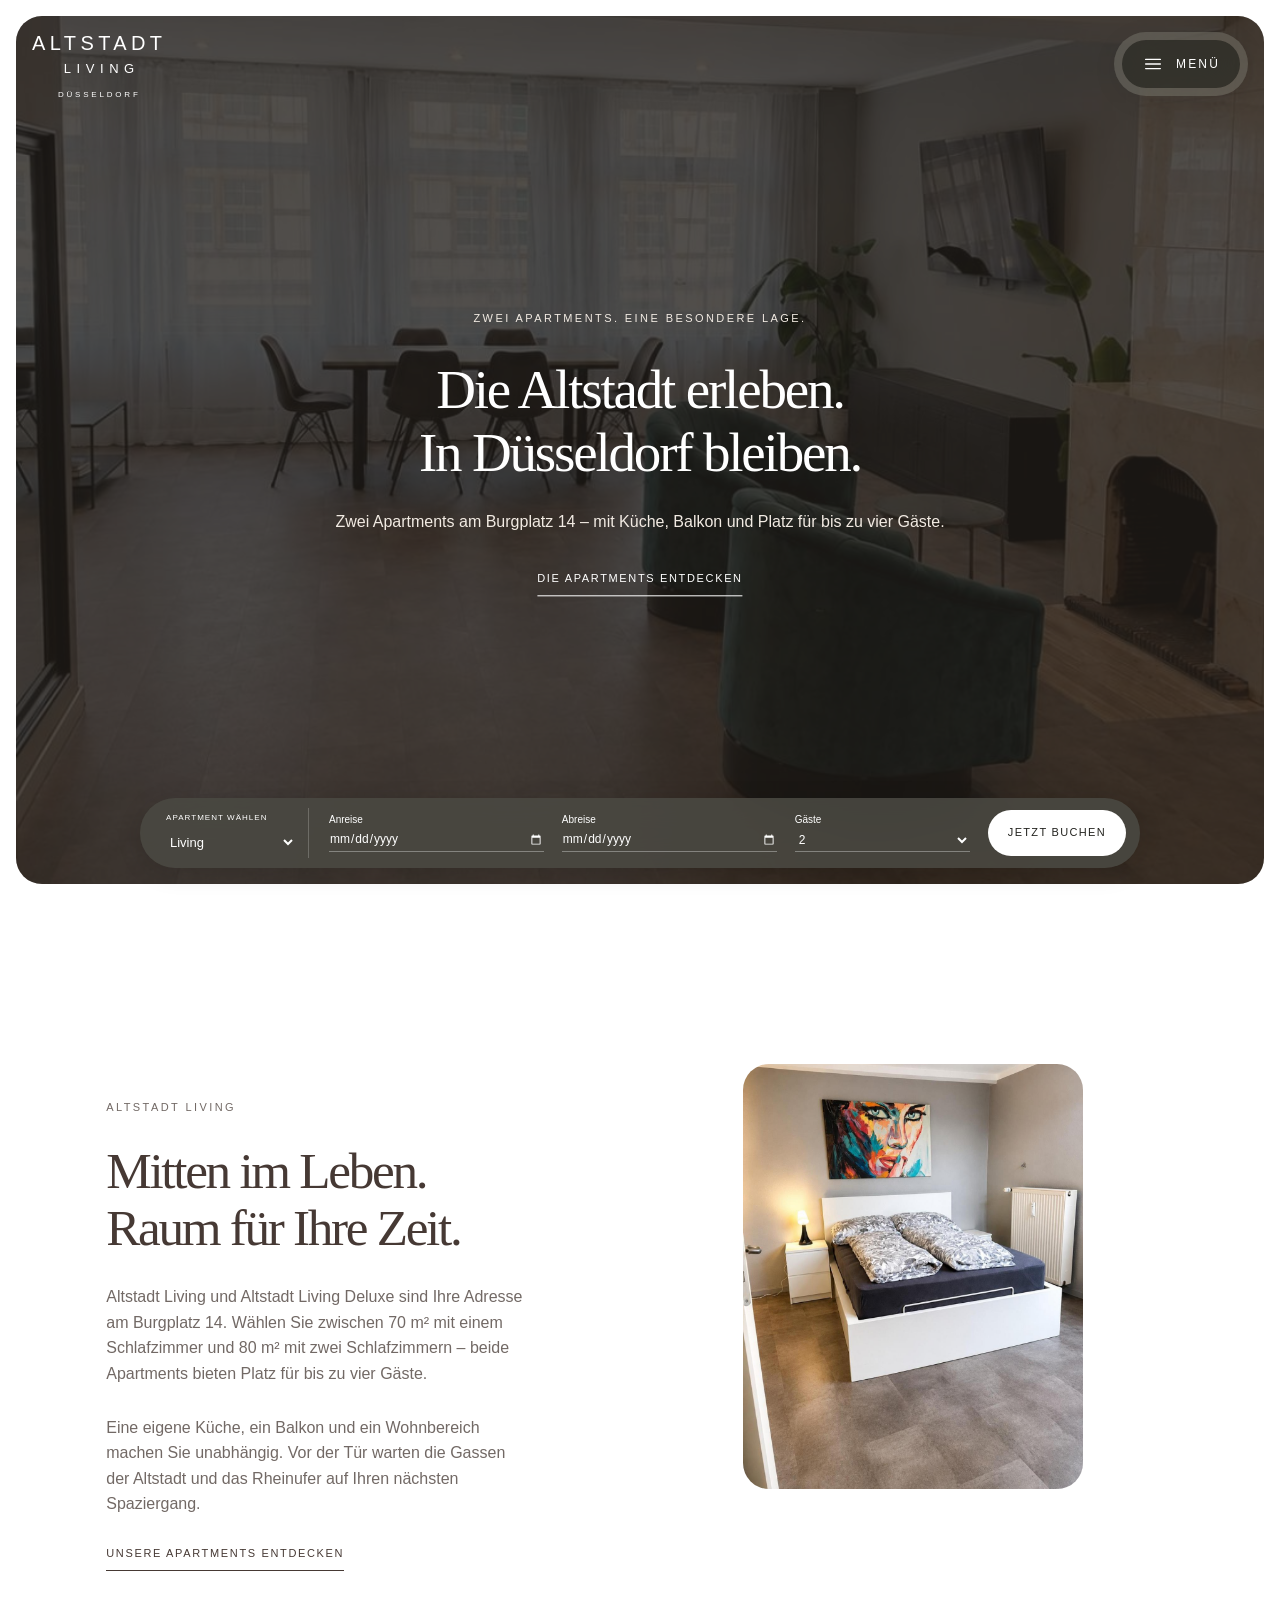
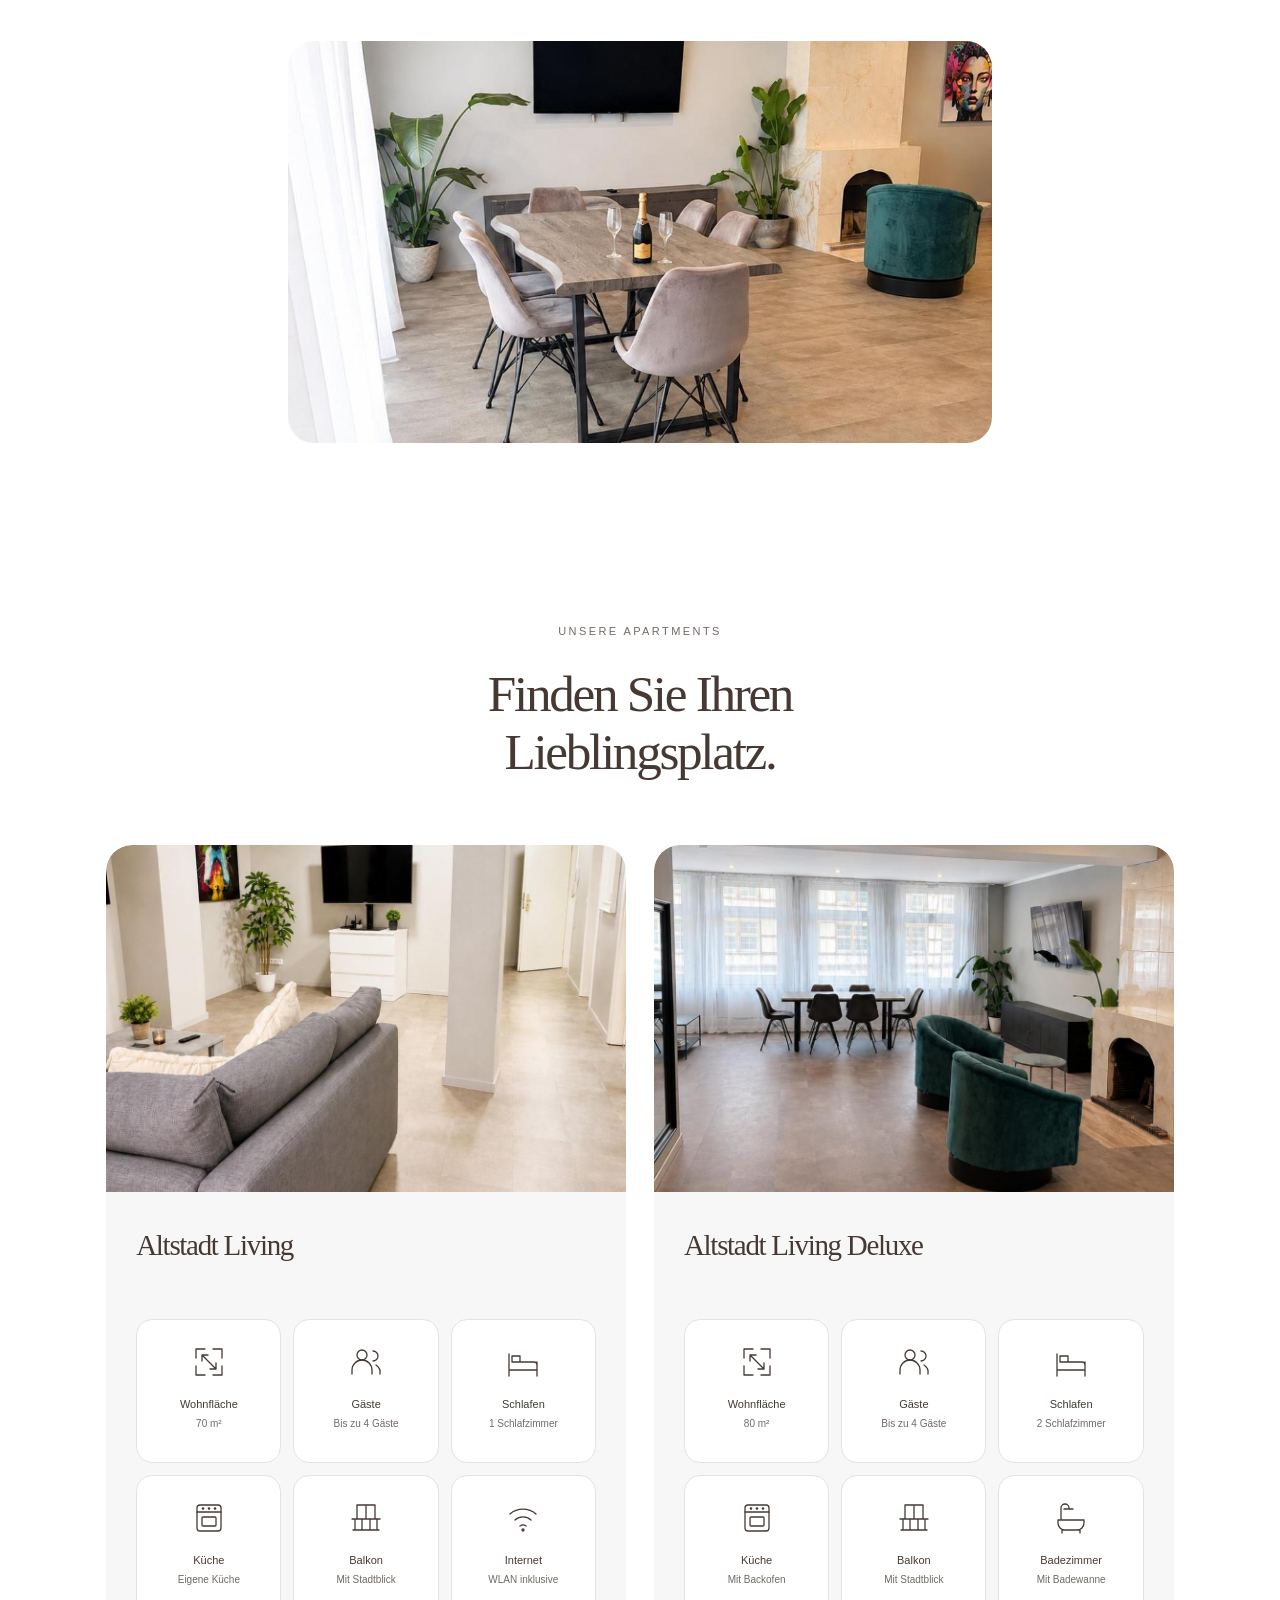
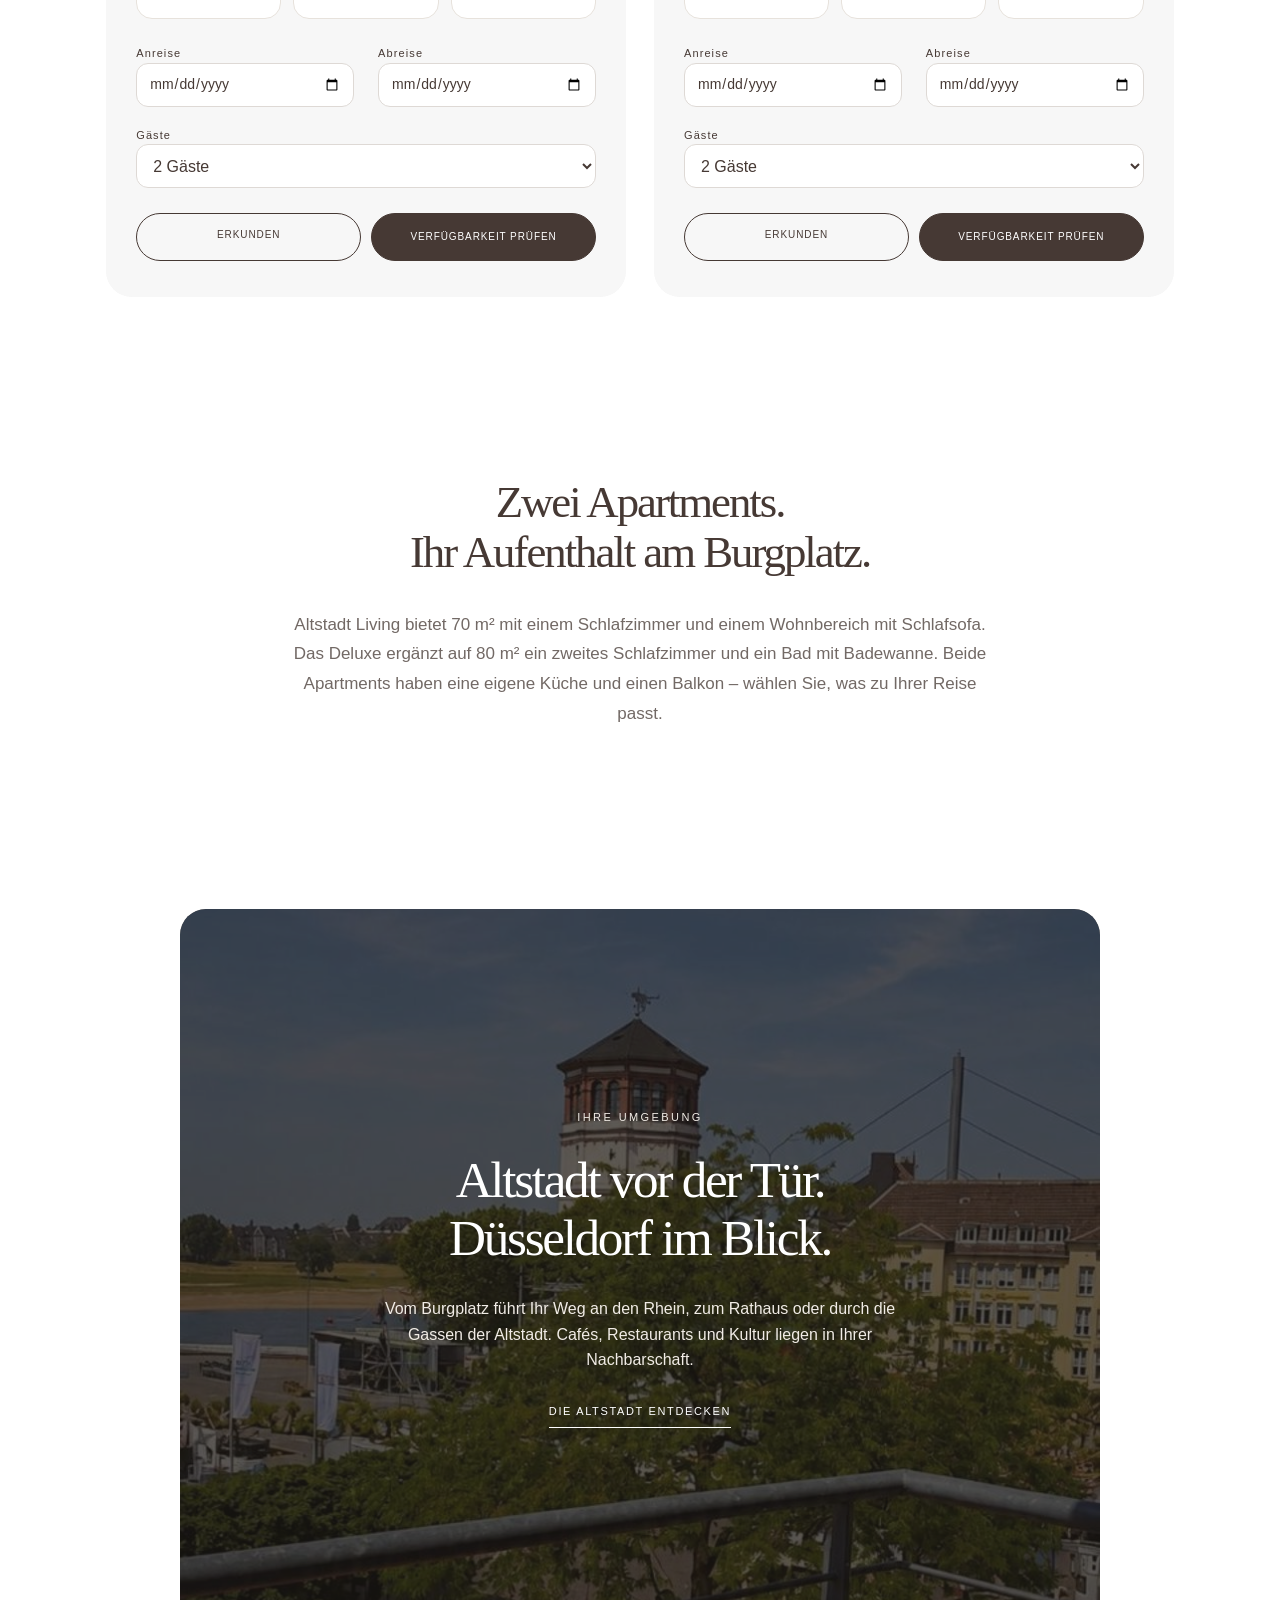
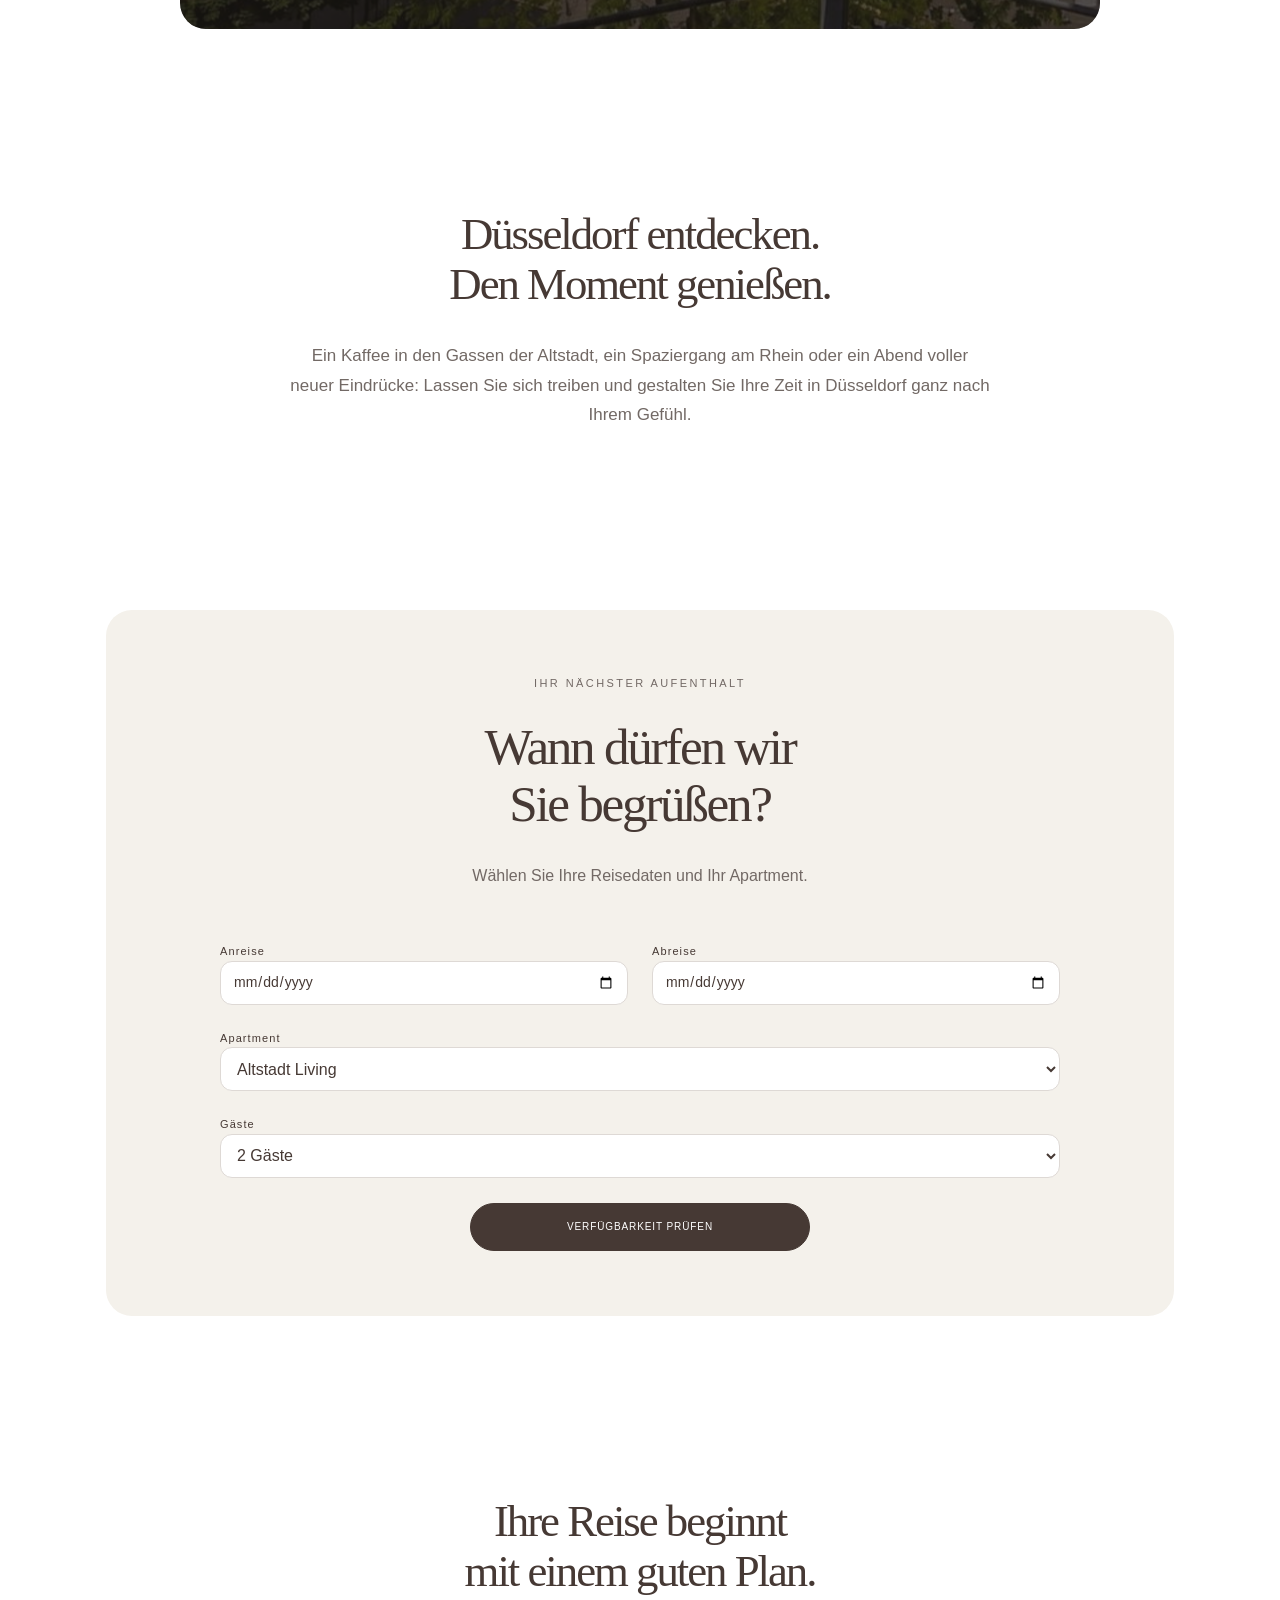
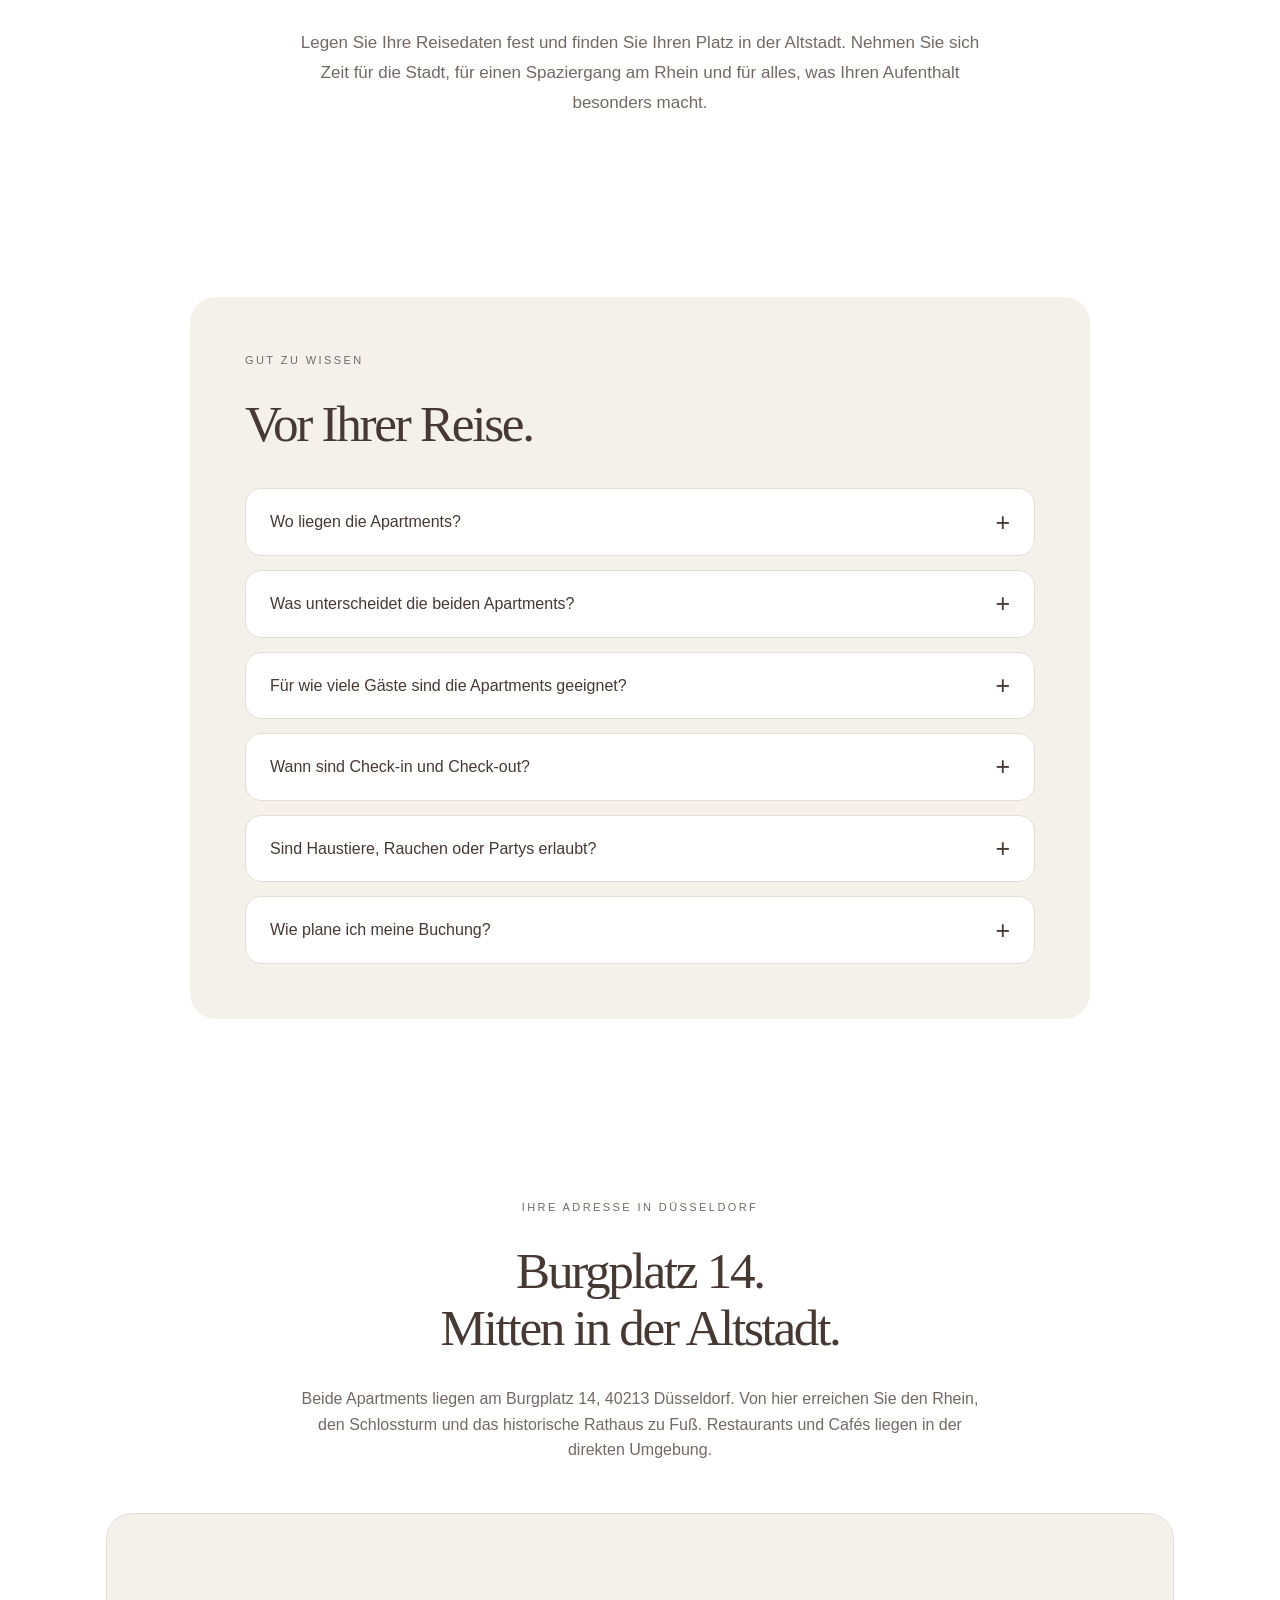
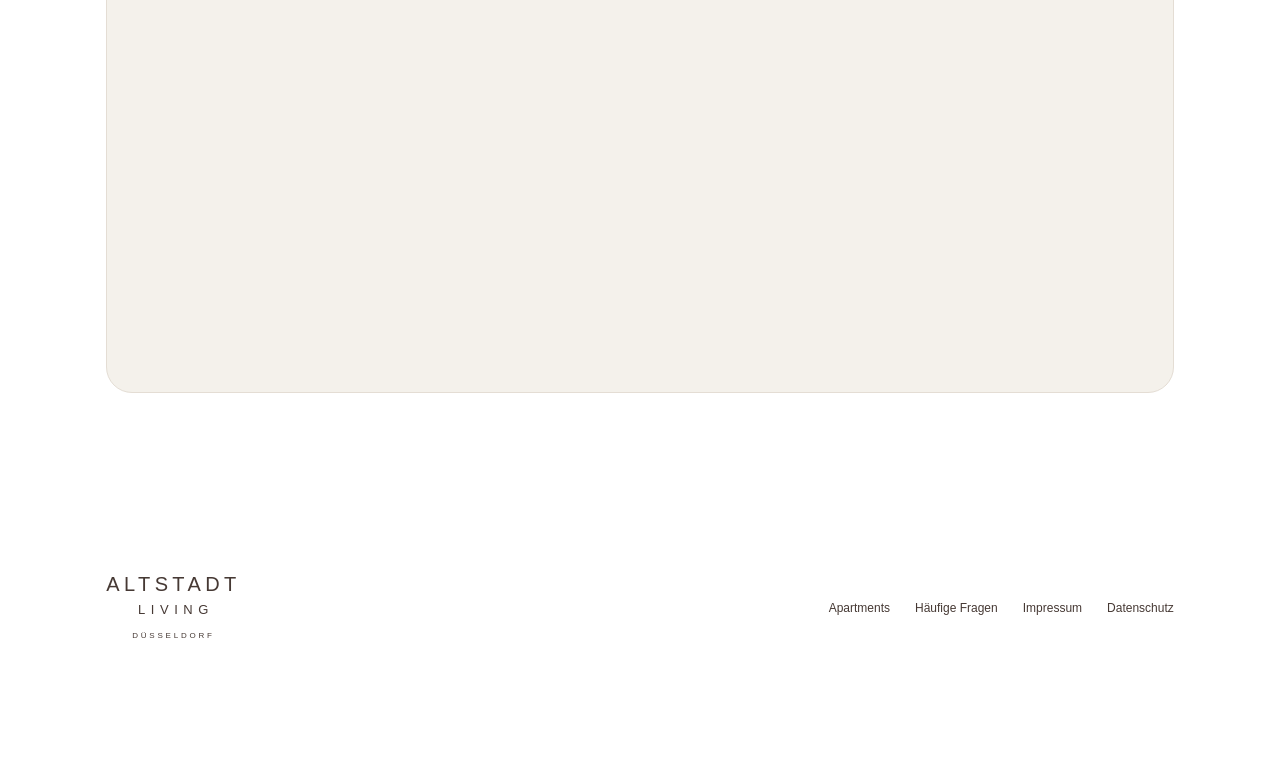
==== public/index.html @ e89dce87 "Add apartment website, Smoobu booking flow and Vercel configuration" ====
<!doctype html>
<html lang="de"><head><meta charset="utf-8"><meta name="viewport" content="width=device-width,initial-scale=1"><meta name="description" content="Altstadt Living und Altstadt Living Deluxe: zwei Apartments mit 70 und 80 m² für jeweils bis zu 4 Gäste am Burgplatz 14 in Düsseldorf. Mit Küche und Balkon."><meta name="theme-color" content="#463934"><title>Altstadt Living · Düsseldorf</title><link rel="stylesheet" href="style.css"><script src="config.js" defer></script><script src="apartments.js" defer></script><script src="app.js" defer></script></head><body>
<a class="skip" href="#main">Zum Inhalt</a><header><a class="brand" href="index.html" aria-label="Altstadt Living – Startseite"><span class="brand-wordmark">ALTSTADT<span>LIVING</span></span><small>DÜSSELDORF</small></a><button class="header-menu" id="menu-open" aria-haspopup="dialog" aria-controls="menu"><svg class="menu-icon" viewbox="0 0 24 24" fill="none" aria-hidden="true"><path d="M4 7h16M4 12h16M4 17h16" stroke="currentColor" stroke-width="1.5" stroke-linecap="round"></path></svg>MENÜ</button></header>
<main id="main"><section class="hero" id="start"><div class="hero-image"><img src="images/altstadt-living-deluxe/03.jpg" alt="Wohn- und Essbereich – Altstadt Living Deluxe" fetchpriority="high"></div><div class="hero-copy"><p class="eyebrow">Zwei Apartments. Eine besondere Lage.</p><h1>Die Altstadt erleben.<br>In Düsseldorf bleiben.</h1><p>Zwei Apartments am Burgplatz 14 – mit Küche, Balkon und Platz für bis zu vier Gäste.</p><a class="line-link" href="#apartments">Die Apartments entdecken</a></div><span class="hero-number">01 / 02</span></section>
<section class="location-story wrap"><article class="land-story"><div class="story-copy"><p class="eyebrow">Altstadt Living</p><h2>Mitten im Leben.<br>Raum für Ihre Zeit.</h2><p>Altstadt Living und Altstadt Living Deluxe sind Ihre Adresse am Burgplatz 14. Wählen Sie zwischen 70 m² mit einem Schlafzimmer und 80 m² mit zwei Schlafzimmern – beide Apartments bieten Platz für bis zu vier Gäste.</p><p>Eine eigene Küche, ein Balkon und ein Wohnbereich machen Sie unabhängig. Vor der Tür warten die Gassen der Altstadt und das Rheinufer auf Ihren nächsten Spaziergang.</p><a class="line-link" href="#apartments">Unsere Apartments entdecken</a></div><figure class="story-small"><img src="images/altstadt-living/06.jpg" alt="Doppelbett im Schlafbereich – Altstadt Living" loading="lazy"></figure><figure class="story-landscape"><img src="images/altstadt-living-deluxe/04.jpg" alt="Essplatz und Wohnbereich – Altstadt Living Deluxe" loading="lazy"></figure></article></section><section id="apartments" class="apartments wrap"><div class="section-intro centered"><p class="eyebrow">Unsere Apartments</p><h2>Finden Sie Ihren<br>Lieblingsplatz.</h2></div><div class="cards"><article class="room-list-card"><a class="room-list-image" href="apartment-1.html"><img src="images/altstadt-living/04.jpg" alt="Wohnbereich mit Sofa und Flachbild-TV – Altstadt Living" loading="lazy"></a><div class="room-list-copy"><h3>Altstadt Living</h3><ul class="room-facts icon-facts"><li><div class="fact-icon-box"><svg viewbox="0 0 36 36" fill="none" stroke="currentColor" stroke-width="1.3" stroke-linecap="round" stroke-linejoin="round" aria-hidden="true"><path d="M5 14V5h9m8 0h9v9m0 8v9h-9m-8 0H5v-9M11 11l14 14M11 17v-6h6m2 14h6v-6"></path></svg></div><span><strong>Wohnfläche</strong><small>70 m²</small></span></li><li><div class="fact-icon-box"><svg viewbox="0 0 36 36" fill="none" stroke="currentColor" stroke-width="1.3" stroke-linecap="round" stroke-linejoin="round" aria-hidden="true"><circle cx="14" cy="11" r="5"></circle><path d="M4 30v-4a10 10 0 0 1 20 0v4M25 7a5 5 0 0 1 0 10m3 4a9 9 0 0 1 4 9"></path></svg></div><span><strong>Gäste</strong><small>Bis zu 4 Gäste</small></span></li><li><div class="fact-icon-box"><svg viewbox="0 0 36 36" fill="none" stroke="currentColor" stroke-width="1.3" stroke-linecap="round" stroke-linejoin="round" aria-hidden="true"><path d="M4 10v22m28-14v14M4 26h28M7 18h22a3 3 0 0 1 3 3v5M7 12h8v6H7Z"></path></svg></div><span><strong>Schlafen</strong><small>1 Schlafzimmer</small></span></li><li><div class="fact-icon-box"><svg viewbox="0 0 36 36" fill="none" stroke="currentColor" stroke-width="1.3" stroke-linecap="round" stroke-linejoin="round" aria-hidden="true"><rect x="6" y="5" width="24" height="26" rx="3"></rect><path d="M6 12h24"></path><rect x="11" y="17" width="14" height="9" rx="1"></rect><circle cx="12" cy="8.5" r=".7"></circle><circle cx="18" cy="8.5" r=".7"></circle><circle cx="24" cy="8.5" r=".7"></circle></svg></div><span><strong>Küche</strong><small>Eigene Küche</small></span></li><li><div class="fact-icon-box"><svg viewbox="0 0 36 36" fill="none" stroke="currentColor" stroke-width="1.3" stroke-linecap="round" stroke-linejoin="round" aria-hidden="true"><path d="M9 18V5h18v13M18 5v13M4 19h28M5 30h26M7 19v11m7-11v11m8-11v11m7-11v11"></path></svg></div><span><strong>Balkon</strong><small>Mit Stadtblick</small></span></li><li><div class="fact-icon-box"><svg viewbox="0 0 36 36" fill="none" stroke="currentColor" stroke-width="1.3" stroke-linecap="round" stroke-linejoin="round" aria-hidden="true"><path d="M5 14a20 20 0 0 1 26 0M10 20a12 12 0 0 1 16 0M15 26a5 5 0 0 1 6 0"></path><circle cx="18" cy="30" r="1"></circle></svg></div><span><strong>Internet</strong><small>WLAN inklusive</small></span></li></ul><form class="stay-form" data-apartment="apartment1"><div class="date-fields"><label for="1-arrival">Anreise<input id="1-arrival" name="arrival" type="date" required></label><label for="1-departure">Abreise<input id="1-departure" name="departure" type="date" required></label></div><label class="guest-field" for="guests-1">Gäste<select id="guests-1" name="guests" required><option value="1">1 Gast</option><option value="2" selected>2 Gäste</option><option value="3">3 Gäste</option><option value="4">4 Gäste</option></select></label><div class="room-actions"><a class="outline" href="apartment-1.html">ERKUNDEN</a><button class="solid" type="submit">VERFÜGBARKEIT PRÜFEN</button></div><p class="form-status" role="status"></p></form></div></article><article class="room-list-card"><a class="room-list-image" href="apartment-2.html"><img src="images/altstadt-living-deluxe/03.jpg" alt="Wohn- und Essbereich – Altstadt Living Deluxe" loading="lazy"></a><div class="room-list-copy"><h3>Altstadt Living Deluxe</h3><ul class="room-facts icon-facts"><li><div class="fact-icon-box"><svg viewbox="0 0 36 36" fill="none" stroke="currentColor" stroke-width="1.3" stroke-linecap="round" stroke-linejoin="round" aria-hidden="true"><path d="M5 14V5h9m8 0h9v9m0 8v9h-9m-8 0H5v-9M11 11l14 14M11 17v-6h6m2 14h6v-6"></path></svg></div><span><strong>Wohnfläche</strong><small>80 m²</small></span></li><li><div class="fact-icon-box"><svg viewbox="0 0 36 36" fill="none" stroke="currentColor" stroke-width="1.3" stroke-linecap="round" stroke-linejoin="round" aria-hidden="true"><circle cx="14" cy="11" r="5"></circle><path d="M4 30v-4a10 10 0 0 1 20 0v4M25 7a5 5 0 0 1 0 10m3 4a9 9 0 0 1 4 9"></path></svg></div><span><strong>Gäste</strong><small>Bis zu 4 Gäste</small></span></li><li><div class="fact-icon-box"><svg viewbox="0 0 36 36" fill="none" stroke="currentColor" stroke-width="1.3" stroke-linecap="round" stroke-linejoin="round" aria-hidden="true"><path d="M4 10v22m28-14v14M4 26h28M7 18h22a3 3 0 0 1 3 3v5M7 12h8v6H7Z"></path></svg></div><span><strong>Schlafen</strong><small>2 Schlafzimmer</small></span></li><li><div class="fact-icon-box"><svg viewbox="0 0 36 36" fill="none" stroke="currentColor" stroke-width="1.3" stroke-linecap="round" stroke-linejoin="round" aria-hidden="true"><rect x="6" y="5" width="24" height="26" rx="3"></rect><path d="M6 12h24"></path><rect x="11" y="17" width="14" height="9" rx="1"></rect><circle cx="12" cy="8.5" r=".7"></circle><circle cx="18" cy="8.5" r=".7"></circle><circle cx="24" cy="8.5" r=".7"></circle></svg></div><span><strong>Küche</strong><small>Mit Backofen</small></span></li><li><div class="fact-icon-box"><svg viewbox="0 0 36 36" fill="none" stroke="currentColor" stroke-width="1.3" stroke-linecap="round" stroke-linejoin="round" aria-hidden="true"><path d="M9 18V5h18v13M18 5v13M4 19h28M5 30h26M7 19v11m7-11v11m8-11v11m7-11v11"></path></svg></div><span><strong>Balkon</strong><small>Mit Stadtblick</small></span></li><li><div class="fact-icon-box"><svg viewbox="0 0 36 36" fill="none" stroke="currentColor" stroke-width="1.3" stroke-linecap="round" stroke-linejoin="round" aria-hidden="true"><path d="M5 20h26v3a7 7 0 0 1-7 7H12a7 7 0 0 1-7-7v-3ZM8 20V8a4 4 0 0 1 8 0M11 9h9M9 30v3m18-3v3"></path></svg></div><span><strong>Badezimmer</strong><small>Mit Badewanne</small></span></li></ul><form class="stay-form" data-apartment="apartment2"><div class="date-fields"><label for="2-arrival">Anreise<input id="2-arrival" name="arrival" type="date" required></label><label for="2-departure">Abreise<input id="2-departure" name="departure" type="date" required></label></div><label class="guest-field" for="guests-2">Gäste<select id="guests-2" name="guests" required><option value="1">1 Gast</option><option value="2" selected>2 Gäste</option><option value="3">3 Gäste</option><option value="4">4 Gäste</option></select></label><div class="room-actions"><a class="outline" href="apartment-2.html">ERKUNDEN</a><button class="solid" type="submit">VERFÜGBARKEIT PRÜFEN</button></div><p class="form-status" role="status"></p></form></div></article></div></section><section class="text-story wrap "><h2>Zwei Apartments.<br>Ihr Aufenthalt am Burgplatz.</h2><p>Altstadt Living bietet 70 m² mit einem Schlafzimmer und einem Wohnbereich mit Schlafsofa. Das Deluxe ergänzt auf 80 m² ein zweites Schlafzimmer und ein Bad mit Badewanne. Beide Apartments haben eine eigene Küche und einen Balkon – wählen Sie, was zu Ihrer Reise passt.</p></section><section class="city image-banner"><figure class="city-photo"><img src="images/altstadt-living/02.jpg" alt="Blick vom Balkon auf die Düsseldorfer Altstadt – Altstadt Living" loading="lazy"></figure><div class="city-copy"><p class="eyebrow">Ihre Umgebung</p><h2>Altstadt vor der Tür.<br>Düsseldorf im Blick.</h2><p>Vom Burgplatz führt Ihr Weg an den Rhein, zum Rathaus oder durch die Gassen der Altstadt. Cafés, Restaurants und Kultur liegen in Ihrer Nachbarschaft.</p><a class="line-link" href="https://www.google.com/maps/search/?api=1&amp;query=Burgplatz+14%2C+40213+D%C3%BCsseldorf%2C+Deutschland" target="_blank" rel="noopener noreferrer">Die Altstadt entdecken</a></div></section><section class="text-story wrap surroundings-story"><h2>Düsseldorf entdecken.<br>Den Moment genießen.</h2><p>Ein Kaffee in den Gassen der Altstadt, ein Spaziergang am Rhein oder ein Abend voller neuer Eindrücke: Lassen Sie sich treiben und gestalten Sie Ihre Zeit in Düsseldorf ganz nach Ihrem Gefühl.</p></section><section id="buchen" class="booking wrap"><p class="eyebrow">Ihr nächster Aufenthalt</p><h2>Wann dürfen wir<br>Sie begrüßen?</h2><p class="lead">Wählen Sie Ihre Reisedaten und Ihr Apartment.</p><form class="stay-form" data-apartment=""><div class="date-fields"><label for="arrival">Anreise<input id="arrival" name="arrival" type="date" required></label><label for="departure">Abreise<input id="departure" name="departure" type="date" required></label></div><label for="apartment">Apartment<select name="apartment" id="apartment"><option value="apartment1">Altstadt Living</option><option value="apartment2">Altstadt Living Deluxe</option></select></label><label class="guest-field" for="guests-3">Gäste<select id="guests-3" name="guests" required><option value="1">1 Gast</option><option value="2" selected>2 Gäste</option><option value="3">3 Gäste</option><option value="4">4 Gäste</option></select></label><div class="room-actions"><button class="solid" type="submit">VERFÜGBARKEIT PRÜFEN</button></div><p class="form-status" role="status"></p></form></section>
<section class="text-story wrap "><h2>Ihre Reise beginnt<br>mit einem guten Plan.</h2><p>Legen Sie Ihre Reisedaten fest und finden Sie Ihren Platz in der Altstadt. Nehmen Sie sich Zeit für die Stadt, für einen Spaziergang am Rhein und für alles, was Ihren Aufenthalt besonders macht.</p></section><section class="faq wrap" id="fragen"><p class="eyebrow">Gut zu wissen</p><h2>Vor Ihrer Reise.</h2><details><summary>Wo liegen die Apartments?</summary><p>Altstadt Living und Altstadt Living Deluxe liegen am Burgplatz 14, 40213 Düsseldorf. Der Burgplatz, die Rheinpromenade und das historische Rathaus prägen die direkte Umgebung.</p></details><details><summary>Was unterscheidet die beiden Apartments?</summary><p>Altstadt Living bietet 70 m², ein Schlafzimmer, einen Wohnbereich mit Schlafsofa, ein Duschbad und kostenfreies WLAN. Altstadt Living Deluxe bietet 80 m², zwei Schlafzimmer, eine Küche mit Backofen und ein Bad mit Badewanne. Beide haben einen Balkon und eine Waschmaschine.</p></details><details><summary>Für wie viele Gäste sind die Apartments geeignet?</summary><p>Jedes Apartment ist für bis zu vier Gäste vorgesehen. Kinder sind im Deluxe willkommen; bei Altstadt Living sind laut aktuellem Inserat keine Aufenthalte mit Kindern vorgesehen. Baby- und Zustellbetten werden nicht angeboten.</p></details><details><summary>Wann sind Check-in und Check-out?</summary><p>Altstadt Living: Check-in von 15:00 bis 22:00 Uhr. Altstadt Living Deluxe: Check-in von 15:00 bis 18:00 Uhr. Der Check-out ist bei beiden Apartments von 08:00 bis 12:00 Uhr möglich. Bitte teilen Sie Ihre geplante Ankunftszeit vorab mit.</p></details><details><summary>Sind Haustiere, Rauchen oder Partys erlaubt?</summary><p>Beide Apartments sind Nichtraucherunterkünfte. Haustiere und Partys oder Veranstaltungen sind nicht gestattet.</p></details><details><summary>Wie plane ich meine Buchung?</summary><p>Wählen Sie Ihr Apartment, die Reisedaten und die Gästezahl. Die Buchungsübersicht fasst Ihre Auswahl zusammen. Preise sowie Zahlungs- und Stornierungsbedingungen müssen vor dem verbindlichen Abschluss im Buchungsformular bestätigt werden.</p></details></section>
<section class="location-map wrap home-map"><div class="map-intro"><p class="eyebrow">Ihre Adresse in Düsseldorf</p><h2>Burgplatz 14.<br>Mitten in der Altstadt.</h2><p>Beide Apartments liegen am Burgplatz 14, 40213 Düsseldorf. Von hier erreichen Sie den Rhein, den Schlossturm und das historische Rathaus zu Fuß. Restaurants und Cafés liegen in der direkten Umgebung.</p></div><div class="map-frame"><iframe title="Google Maps: Burgplatz 14, 40213 Düsseldorf" src="https://www.google.com/maps?q=Burgplatz+14%2C+40213+D%C3%BCsseldorf%2C+Deutschland&amp;z=17&amp;output=embed" width="100%" height="480" style="border:0" loading="lazy" referrerpolicy="no-referrer-when-downgrade" allowfullscreen></iframe></div></section></main>
<footer class="wrap"><a class="brand" href="index.html" aria-label="Altstadt Living – Startseite"><span class="brand-wordmark">ALTSTADT<span>LIVING</span></span><small>DÜSSELDORF</small></a><nav><a href="#apartments">Apartments</a><a href="#fragen">Häufige Fragen</a><button data-legal="impressum">Impressum</button><button data-legal="datenschutz">Datenschutz</button></nav></footer>
<nav class="dock floating-dock room-booking-dock" aria-label="Buchung und Menü"><label class="dock-apartment-choice" for="quick-apartment"><span>APARTMENT WÄHLEN</span><select id="quick-apartment" aria-label="Apartment auswählen"><option value="apartment-1.html" selected>Living</option><option value="apartment-2.html">Living Deluxe</option></select></label><form class="stay-form dock-booking" data-apartment="apartment1"><div class="date-fields"><label for="dock-arrival">Anreise<input id="dock-arrival" name="arrival" type="date" required></label><label for="dock-departure">Abreise<input id="dock-departure" name="departure" type="date" required></label></div><label class="guest-field dock-guest-field" for="dock-guests">Gäste<select id="dock-guests" name="guests"><option value="1">1</option><option value="2" selected>2</option><option value="3">3</option><option value="4">4</option></select></label><button class="dock-submit dock-desktop" type="submit"><span>JETZT BUCHEN</span></button><a class="dock-submit dock-mobile" href="apartment-1.html#buchen">JETZT BUCHEN</a><p class="form-status" role="status"></p></form></nav>
<dialog id="menu" class="menu-dialog" aria-label="Seitennavigation"><button class="close" aria-label="Menü schließen">×</button><p class="eyebrow">Altstadt Living</p><div class="menu-content"><nav aria-label="Hauptnavigation"><a href="#start">Willkommen</a><a href="index.html#apartments">Die Apartments</a></nav><div class="menu-apartments"><a class="menu-apartment" href="apartment-1.html"><img src="images/altstadt-living/04.jpg" alt="Wohnbereich mit Sofa und Flachbild-TV – Altstadt Living" loading="lazy"><span>Altstadt Living <span aria-hidden="true">↗</span></span></a><a class="menu-apartment" href="apartment-2.html"><img src="images/altstadt-living-deluxe/03.jpg" alt="Wohn- und Essbereich – Altstadt Living Deluxe" loading="lazy"><span>Altstadt Living Deluxe <span aria-hidden="true">↗</span></span></a></div><nav aria-label="Aufenthalt und Informationen"><a href="#buchen">Aufenthalt planen</a><a href="#fragen">Gut zu wissen</a></nav><div class="menu-contacts"><p class="eyebrow">Kontakt</p><a class="menu-contact" data-contact="phone" aria-disabled="true"><svg viewbox="0 0 24 24" fill="none" stroke="currentColor" stroke-width="1.5" stroke-linecap="round" stroke-linejoin="round" aria-hidden="true"><path d="M21 16.9v3a2 2 0 0 1-2.2 2A19.8 19.8 0 0 1 2.1 5.2 2 2 0 0 1 4.1 3h3a2 2 0 0 1 2 1.7c.1 1 .4 1.9.7 2.8a2 2 0 0 1-.5 2.1L8 10.9a16 16 0 0 0 5.1 5.1l1.3-1.3a2 2 0 0 1 2.1-.5c.9.3 1.8.6 2.8.7a2 2 0 0 1 1.7 2Z"></path></svg><span><strong>Telefon</strong><small data-contact-value>Telefonnummer folgt</small></span></a><a class="menu-contact" data-contact="email" aria-disabled="true"><svg viewbox="0 0 24 24" fill="none" stroke="currentColor" stroke-width="1.5" stroke-linecap="round" stroke-linejoin="round" aria-hidden="true"><rect x="3" y="5" width="18" height="14" rx="3"></rect><path d="m3 7 9 6 9-6"></path></svg><span><strong>E-Mail</strong><small data-contact-value>E-Mail-Adresse folgt</small></span></a></div></div></dialog>

<dialog id="legal"><button class="close" aria-label="Fenster schließen">×</button><h2 id="legal-title"></h2><p id="legal-copy"></p></dialog></body></html>
---- public/style.css ----
:root{--ink:#463934;--muted:#726965;--line:#ded9d5;--paper:#fff;--cream:#f4f1eb}*{box-sizing:border-box}html{scroll-behavior:smooth;scroll-padding-top:30px}body{margin:0;background:var(--paper);color:var(--ink);font:16px/1.6 Arial,Helvetica,sans-serif}a{color:inherit;text-decoration:none}button,input,select{font:inherit;color:inherit}button{cursor:pointer}button,a,input,select{touch-action:manipulation}button:focus-visible,a:focus-visible,input:focus-visible,select:focus-visible{outline:2px solid #80694f;outline-offset:5px}h1,h2,h3,p{margin:0}h1,h2,h3{font-family:Georgia,'Times New Roman',serif;font-weight:400;letter-spacing:-.045em}h2{font-size:clamp(36px,4vw,62px);line-height:1.12}h3{font-size:29px}p{color:var(--muted)}.wrap{width:83.4%;max-width:1440px;margin:auto}.eyebrow{font-size:11px;letter-spacing:.22em;text-transform:uppercase;margin-bottom:25px}.line-link{display:inline-block;background:none;border:0;border-bottom:1px solid;padding:0 0 7px;font-size:11px;letter-spacing:.15em;text-transform:uppercase}.skip{position:fixed;top:8px;left:8px;padding:12px;background:white;z-index:100;transform:translateY(-150%)}.skip:focus{transform:none}header{position:absolute;top:34px;left:8.3%;right:8.3%;z-index:2;display:flex;justify-content:space-between;align-items:center;color:white}.brand{display:flex;flex-direction:column;align-items:center;font:46px/.9 Georgia,serif;letter-spacing:-.08em}.brand span{font:19px/1.4 Georgia,serif;letter-spacing:-.02em;margin-top:10px}.brand small{font:8px/2 Arial,sans-serif;letter-spacing:.32em}.header-book{font-size:12px;border-bottom:1px solid #ffffff70;padding-bottom:6px}.hero{position:relative;min-height:720px;height:95svh;background:#615348;color:white;overflow:hidden}.hero-art{position:absolute;inset:0;background:linear-gradient(130deg,#54483f,#887260 60%,#bca28b);overflow:hidden}.arch{position:absolute;bottom:14%;height:85%;width:32%;border:1px solid #eadfce30;border-radius:48% 48% 0 0;background:linear-gradient(90deg,#3f352d60,#cfbda620,#342d2660);box-shadow:20px 0 70px #291e2333}.arch.a{left:-10%;height:105%;width:40%}.arch.b{left:34%;height:92%;width:30%}.arch.c{right:-10%;height:110%;width:35%}.sun{position:absolute;right:21%;top:18%;width:100px;height:100px;border-radius:50%;background:#dfc7a44a;filter:blur(1px)}.river{position:absolute;bottom:0;width:100%;height:23%;background:linear-gradient(#8a857950,#383a36aa);border-top:1px solid #eadfce50}.hero-art:after{content:'';position:absolute;inset:0;background:linear-gradient(0deg,#2a251f60,transparent)}.hero-copy{position:absolute;top:48%;left:50%;transform:translate(-50%,-50%);width:90%;text-align:center}.hero-copy h1{font-size:clamp(42px,5.4vw,82px);line-height:1.08}.hero-copy p{color:#f2ebe3;margin:24px auto 30px}.hero-copy .eyebrow{margin-bottom:30px}.hero-caption,.hero-number{position:absolute;bottom:55px;color:#e8e0d7;font-size:11px;letter-spacing:.15em}.hero-caption{left:8.3%}.hero-number{right:8.3%}.intro{padding:130px 0}.intro-bottom{margin:45px 0 0 36%;display:grid;grid-template-columns:1fr 1fr;gap:55px}.section-head{display:flex;justify-content:space-between;align-items:end;margin-bottom:60px}.section-head p{max-width:330px}.apartments{padding:20px 0 140px}.cards{display:grid;grid-template-columns:1fr 1fr;gap:40px}.photo{position:relative;border:0;width:100%;height:420px;display:block;overflow:hidden;background:#dad2c5}.photo-one{background:linear-gradient(120deg,#b9ab94,#e5dfd3)}.photo-two{background:linear-gradient(130deg,#a7aaa3,#d9d5cb)}.photo-frame{display:block;position:absolute;inset:13% 22%;border:1px solid #ffffffb0;border-radius:50% 50% 0 0;background:linear-gradient(90deg,#ffffff20,#ffffff70,#ffffff20);box-shadow:25px 20px 50px #64574920;transition:transform .7s}.photo:hover .photo-frame{transform:scale(1.04)}.photo-label{position:absolute;bottom:25px;left:25px;font-size:11px;letter-spacing:.13em}.photo-index{position:absolute;right:28px;top:12px;font:75px Georgia,serif;color:#ffffff60}.card-copy{padding:30px;background:#f8f7f5}.card-copy .eyebrow{margin-bottom:12px}.card-copy p:not(.eyebrow){margin:18px 0 35px}.card-actions{display:flex;justify-content:space-between;gap:20px;align-items:center;font-size:12px}.city{display:grid;grid-template-columns:1.1fr 1fr;background:var(--cream)}.city-art{height:630px;background:linear-gradient(#d9d4c8,#b5b5a6);position:relative;overflow:hidden}.city-art p{position:absolute;top:45px;left:12%;font:56px/1.1 Georgia,serif;letter-spacing:-.04em;color:#5b625c}.tower{position:absolute;width:16px;height:360px;left:68%;bottom:100px;background:#6c72696b}.tower:before{content:'';position:absolute;top:55px;left:-38px;width:92px;height:28px;border-radius:50%;background:#6c72696b}.buildings{position:absolute;bottom:110px;left:0;right:0;height:80px;background:repeating-linear-gradient(90deg,#8b8d7e 0 50px,#b6b7aa 50px 65px);clip-path:polygon(0 40%,10% 40%,10% 0,25% 0,25% 30%,38% 30%,38% 15%,55% 15%,55% 60%,80% 60%,80% 20%,100% 20%,100% 100%,0 100%)}.water{position:absolute;bottom:0;left:0;right:0;height:110px;background:repeating-linear-gradient(#89948b80 0 1px,#c0c6ba 1px 14px)}.city-copy{padding:100px 14%;align-self:center}.city-copy p:not(.eyebrow){margin:30px 0}.booking{padding:140px 0;text-align:center}.lead{margin:30px 0 55px}form{display:grid;grid-template-columns:1fr 1fr 1fr auto;gap:25px;align-items:end;text-align:left}label{font-size:11px;letter-spacing:.1em}input,select{display:block;width:100%;min-height:46px;border:0;border-bottom:1px solid var(--ink);background:none;padding:6px 0;font-size:16px;letter-spacing:0;min-width:0}.solid{background:var(--ink);color:white;border:1px solid var(--ink);min-height:52px;padding:12px 25px;font-size:12px}.booking #booking-status{font-size:13px;margin:28px auto 22px;max-width:670px}.booking-link{margin-top:8px}.faq{padding-bottom:110px;max-width:900px}.faq h2{margin-bottom:45px}.faq details{border-top:1px solid var(--line);padding:22px 0}.faq details:last-child{border-bottom:1px solid var(--line)}summary{cursor:pointer;font-size:16px}.faq details p{padding-top:20px;max-width:730px}.closing{padding:100px 20px 120px;background:var(--cream);text-align:center}.outline{display:inline-block;padding:14px 30px;border:1px solid var(--ink);font-size:12px;margin-top:35px}footer{padding:60px 0 140px;display:flex;justify-content:space-between;flex-wrap:wrap;gap:30px}footer nav{display:flex;gap:25px;align-items:center;font-size:12px}footer button{border:0;background:none;padding:0;font-size:12px}footer>p{width:100%;font-size:11px}.dock{position:fixed;bottom:22px;left:50%;transform:translateX(-50%);display:flex;gap:8px;padding:9px;border-radius:40px;background:#625d56dc;backdrop-filter:blur(15px);color:white;z-index:5;white-space:nowrap;box-shadow:0 5px 25px #0002}.dock button,.dock a{border:0;background:#ffffff15;border-radius:30px;padding:14px 22px;color:white;font-size:11px;letter-spacing:.12em}.dock button{display:flex;gap:12px}.dock a{background:#ffffff25}dialog{border:0;padding:70px;max-width:700px;width:90%;color:var(--ink);max-height:90svh}dialog::backdrop{background:#201c1880;backdrop-filter:blur(8px)}.close{position:absolute;top:15px;right:20px;background:none;border:0;font-size:32px}dialog p:not(.eyebrow){margin-top:24px}#menu nav{display:grid;gap:20px;font:36px/1.2 Georgia,serif}#menu{max-width:800px}body:has(dialog[open]){overflow:hidden}@media(max-width:760px){.wrap{width:88%}header{left:6%;right:6%;top:25px}.header-book{font-size:10px}.brand{font-size:36px}.brand span{font-size:16px}.hero{min-height:630px;height:90svh}.hero-copy h1{font-size:44px}.hero-copy .eyebrow{font-size:9px}.hero-caption,.hero-number{bottom:95px}.intro{padding:80px 0}.intro-bottom{margin:30px 0 0;grid-template-columns:1fr;gap:22px}.section-head{display:block}.section-head p{margin-top:25px}.cards{grid-template-columns:1fr;gap:35px}.photo{height:340px}.apartments{padding-bottom:80px}.card-copy{padding:25px}.card-actions{flex-wrap:wrap}.city{grid-template-columns:1fr}.city-art{height:380px}.city-art p{font-size:44px}.tower{height:250px}.city-copy{padding:65px 6%}.booking{padding:80px 0}form{grid-template-columns:1fr 1fr;gap:25px 18px}.solid{grid-column:1/-1}form label:nth-child(3){grid-column:1/-1}.faq{padding-bottom:70px}.closing{padding:70px 20px 80px}footer nav{flex-wrap:wrap;gap:20px}dialog{padding:55px 26px}.dock button,.dock a{padding:13px 16px;font-size:10px}.dock{bottom:15px}#menu nav{font-size:30px}}@media(prefers-reduced-motion:reduce){html{scroll-behavior:auto}*{transition:none!important}}
/* UPDATE 02 — Fotografie und Seitenaufbau nach der gelieferten Referenz */
img{display:block;width:100%;height:100%;object-fit:cover}figure{margin:0;position:relative;overflow:hidden}figcaption,.image-note{position:absolute;bottom:15px;right:18px;z-index:1;background:#ffffffd9;color:#463934;padding:4px 10px;font-size:10px;letter-spacing:.06em}.brand{letter-spacing:normal}.brand-wordmark{display:block!important;font:400 20px/1.1 Arial,Helvetica,sans-serif!important;letter-spacing:.22em!important;text-align:center;margin:0!important}.brand-wordmark>span{display:block;font:400 13px/1.5 Arial,Helvetica,sans-serif;letter-spacing:.43em;margin:5px 0 0 5px}.brand small{font-size:8px;margin-top:8px;letter-spacing:.35em}.header-menu{display:flex;align-items:center;gap:14px;background:none;border:1px solid #ffffff70;color:inherit;padding:13px 19px;font-size:11px;letter-spacing:.18em}.menu-lines{width:19px;height:10px;border-top:1px solid currentColor;border-bottom:1px solid currentColor;display:block}.hero{height:100svh;min-height:650px}.hero-image{position:absolute;inset:0}.hero-image:after{content:'';position:absolute;inset:0;background:linear-gradient(#18130d45,#18130d40 40%,#18130d70)}.hero-image img{object-position:50% 55%}.hero-copy h1{font-size:clamp(40px,4.3vw,68px);line-height:1.15;letter-spacing:-.04em}.hero-copy{top:49%}.hero>.image-note{bottom:27px}.hero-caption,.hero-number{bottom:105px}.hero-number{display:none}.location-story{padding:130px 0}.land-story{display:grid;grid-template-columns:repeat(12,1fr);grid-template-rows:auto auto;gap:40px 24px;align-items:start}.story-copy{grid-column:1/6;grid-row:1;padding-top:35px;max-width:490px}.story-copy p:not(.eyebrow){margin-top:28px;max-width:420px}.story-copy .line-link{margin-top:28px}.story-small{grid-column:8/12;grid-row:1;aspect-ratio:4/5}.story-landscape{grid-column:3/11;grid-row:2;margin-top:30px;aspect-ratio:1.75}.centered{text-align:center}.section-intro{margin-bottom:65px}.section-intro>p:not(.eyebrow){margin-top:25px}.apartments{padding-top:0}.cards{gap:28px;max-width:1150px;margin:auto}.room-list-image{display:block;position:relative;aspect-ratio:1.5;overflow:hidden}.room-list-image img{transition:transform .8s}.room-list-image:hover img{transform:scale(1.04)}.room-list-copy{padding:32px 30px;background:#f7f7f7}.room-list-copy h3{margin-bottom:22px}.room-facts{list-style:none;padding:0;margin:0 0 28px;display:grid;grid-template-columns:1fr 1fr;gap:12px;font-size:12px}.room-facts li{display:flex;gap:8px;align-items:center}.room-facts span{font-size:22px}.stay-form{display:block;text-align:left}.date-fields{display:grid;grid-template-columns:1fr 1fr;gap:24px}.stay-form input{font-size:14px;border-color:#aaa;min-height:40px}.quote-note{font-size:12px;margin-top:24px;border-top:1px solid var(--line);padding-top:20px}.room-actions{display:flex;gap:10px;margin-top:25px}.room-actions .outline,.room-actions .solid{flex:1;margin:0;min-height:48px;text-align:center;padding:13px 14px;font-size:10px;letter-spacing:.09em}.form-status{font-size:11px;margin-top:14px;min-height:18px}.city-photo{height:620px}.city-copy{padding:90px 13%}.booking>.stay-form{max-width:840px;margin:auto}.booking>.stay-form>label{display:block;margin-top:25px}.booking .room-actions{justify-content:center}.booking .room-actions .solid{flex:0 1 340px}.booking-notice{font-size:12px;max-width:650px;margin:28px auto}.booking-dock{padding:10px 14px;gap:5px}.booking-dock a{background:none;font-size:10px;letter-spacing:.15em}.booking-dock .dock-book{background:#fff;color:#463934;margin-left:8px}.dock-divider{height:20px;width:1px;background:#ffffff45;align-self:center}.apartment-page header{position:relative;top:auto;left:auto;right:auto;justify-content:center;padding:40px 8.3%;height:145px;color:var(--ink)}.apartment-page header .header-menu{position:absolute;right:8.3%;top:45px;border-color:var(--line)}.page-intro{text-align:center;padding:70px 0 60px;max-width:800px}.page-intro h1{font-size:clamp(45px,4.5vw,72px);line-height:1.15}.page-intro>p:not(.eyebrow){margin:30px auto;max-width:640px}.room-detail-facts{display:flex;gap:50px;justify-content:center;font-size:13px;padding-bottom:45px}.page-wide-image{aspect-ratio:1.8}.room-gallery{display:grid;grid-template-columns:1fr 1fr;gap:24px;margin-top:24px}.room-gallery figure{aspect-ratio:1.35}.room-booking-section{max-width:950px}.room-booking-section>.stay-form{border:1px solid var(--line);padding:35px 40px}.room-details{padding:0 0 100px}.detail-columns{display:grid;grid-template-columns:repeat(3,1fr);gap:50px}.detail-columns article{border-top:1px solid var(--line);padding-top:30px}.detail-columns h3{font-size:25px;margin-bottom:25px}.detail-columns p{font-size:14px;margin-bottom:15px}.other-apartment{border-top:1px solid var(--line);padding:80px 0 110px;text-align:center}.other-apartment .line-link{margin-top:30px}.dock{bottom:max(20px,env(safe-area-inset-bottom))}#menu nav{font-size:clamp(25px,3vw,38px);gap:15px}
@media(max-width:760px){.brand-wordmark{font-size:15px!important;letter-spacing:.17em!important}.brand-wordmark>span{font-size:11px;letter-spacing:.32em}.brand small{font-size:7px}.header-menu{padding:12px;font-size:10px;gap:10px}.hero{height:100svh;min-height:600px}.hero-copy h1{font-size:38px}.hero-copy{top:49%}.hero-copy p{font-size:14px}.hero-caption{bottom:110px;font-size:10px}.hero>.image-note{bottom:24px}.location-story{padding:75px 0}.land-story{grid-template-columns:repeat(6,1fr);gap:30px 15px}.story-copy{grid-column:1/7;padding-top:0}.story-small{grid-column:3/7;grid-row:2;aspect-ratio:1.05}.story-landscape{grid-column:1/6;grid-row:3;aspect-ratio:1.3;margin-top:0}.section-intro{margin-bottom:35px}.cards{gap:30px}.room-list-copy{padding:25px 22px}.room-facts{gap:15px;font-size:11px}.date-fields{gap:16px}.room-actions{flex-wrap:wrap}.room-actions .solid{grid-column:auto}.city-photo{height:380px}.booking-dock .dock-home{display:none}.booking-dock .dock-divider{display:none}.booking-dock a{padding:13px 12px;font-size:10px}.booking-dock{max-width:calc(100% - 24px);padding:8px}.booking-dock .dock-book{margin-left:0}.apartment-page header{height:120px;justify-content:flex-start;padding:30px 6%}.apartment-page header .header-menu{right:6%;top:35px}.page-intro{padding:50px 0 40px}.room-detail-facts{gap:22px;font-size:11px;padding-bottom:30px}.page-wide-image{aspect-ratio:1.2}.room-gallery{gap:12px;margin-top:12px}.room-gallery figure{aspect-ratio:.9}.room-gallery figcaption{right:6px;bottom:6px;font-size:8px;max-width:90%;padding:3px 5px}.room-booking-section>.stay-form{padding:25px 20px}.detail-columns{grid-template-columns:1fr;gap:25px}.room-details{padding-bottom:70px}.other-apartment{padding:65px 0 80px}footer{padding-bottom:150px}}
/* UPDATE 03 — Hintergrund bei 50 %, Buchungsdock nach neuer HTML-Referenz */
.hero{background:#211d19}.hero-image img{opacity:.5}.hero-image:after{background:none}
.room-booking-dock{width:min(1120px,calc(100% - 40px));max-width:none;padding:10px 14px;border-radius:60px;align-items:center;gap:18px;background:rgba(74,73,67,.88);bottom:max(24px,env(safe-area-inset-bottom));color:white}.room-booking-dock>.dock-menu{flex:0 0 auto;padding:0 20px;min-height:46px;height:46px;align-self:center;border-radius:40px;background:#27292370;color:white;font-size:12px;letter-spacing:.14em;display:flex;gap:12px;align-items:center}.dock-menu>span{font-size:20px}.dock-booking.stay-form{display:grid;grid-template-columns:minmax(0,2.3fr) minmax(0,.9fr) minmax(0,.8fr) auto;gap:18px;align-items:center;flex:1;min-width:0;position:relative;margin:0;text-align:left}.dock-booking .date-fields{gap:18px}.dock-booking label{font:10px/1.2 Arial,sans-serif;display:flex;flex-direction:column;gap:2px;color:#fff;min-width:0;letter-spacing:0}.dock-booking input,.dock-booking select{min-width:0;width:100%;height:24px;min-height:24px;font:12px/1.3 Arial,sans-serif;color:white;border:0;border-bottom:1px solid #ffffff55;background:transparent;border-radius:0;padding:2px 0;color-scheme:dark}.dock-booking select option{color:#171817;background:white}.dock-booking input::-webkit-date-and-time-value{text-align:left}.floating-dock .dock-submit{background:white;color:#23231f;padding:5px 20px;min-height:46px;height:46px;display:flex;align-items:center;justify-content:center;flex-direction:column;gap:3px;font-size:11px;letter-spacing:.12em;border:0;border-radius:35px;white-space:nowrap}.dock-submit>span:first-child{font-size:9px;letter-spacing:.04em}.dock-booking>.form-status{display:none;margin:0}.dock-booking>.form-status:not(:empty){display:block;position:absolute;bottom:calc(100% + 20px);left:0;right:0;padding:12px 16px;color:white;background:#463934;border-radius:8px;box-shadow:0 4px 18px #0002;font-size:12px;white-space:normal}.floating-dock .dock-mobile{display:none}.menu-dialog{position:fixed;inset:0;width:100%;height:100%;max-width:none;max-height:none;margin:0;padding:70px 8.3% 120px;background:white}.menu-dialog>.eyebrow{text-align:center}.menu-content{display:grid;grid-template-columns:1fr 1fr;gap:9vw;align-items:center;margin-top:55px}.menu-photo{height:55vh;position:relative}.menu-photo:after{content:'';position:absolute;inset:0;background:linear-gradient(0deg,#0007,transparent)}.menu-photo>span{position:absolute;z-index:1;bottom:45px;left:30px;font:32px/1.2 Georgia,serif;color:white}.menu-photo figcaption{z-index:2}.menu-dialog .close{position:fixed;bottom:25px;left:50%;right:auto;top:auto;transform:translateX(-50%);border-radius:40px;background:#686965;color:white;width:60px;height:46px;font-size:28px}
@media(max-width:1000px){.room-booking-dock{width:calc(100% - 24px);gap:12px}.dock-booking.stay-form{grid-template-columns:minmax(0,2fr) minmax(0,.65fr) minmax(0,.8fr) auto;gap:10px}.dock-booking .date-fields{gap:10px}.floating-dock .dock-submit{padding-left:12px;padding-right:12px}.room-booking-dock>.dock-menu{padding:0 14px;font-size:10px}}
@media(max-width:760px){.room-booking-dock{width:auto;max-width:calc(100% - 24px);bottom:max(24px,env(safe-area-inset-bottom));gap:8px;padding:10px}.room-booking-dock>.dock-menu{padding:0 20px;font-size:12px;height:44px;min-height:44px}.dock-booking.stay-form{display:block;flex:none}.dock-booking>.date-fields,.dock-booking>label{display:none}.floating-dock .dock-desktop{display:none}.floating-dock .dock-mobile{display:flex;padding:5px 16px;font-size:10px;letter-spacing:.12em;height:44px;min-height:44px}.menu-dialog{padding:60px 6% 100px}.menu-content{display:block;margin-top:45px}.menu-photo{display:none}.menu-dialog .close{bottom:25px}#menu nav{gap:23px}}
#menu.menu-dialog{max-width:none;width:100%;max-height:none}#menu.menu-dialog .menu-content nav{font:400 clamp(29px,3.2vw,52px)/1.2 Georgia,serif;letter-spacing:-.04em}
/* UPDATE 04 */
.hero-image img{opacity:.32}.hero-image:after{background:rgba(10,9,8,.12)}.hero .image-note,.hero-caption{display:none}.header-menu{border:0;background:transparent;padding:12px 0;gap:13px}.menu-lines{width:25px;height:13px}.header-menu{font-size:12px}.apartment-page header .header-menu{border:0}
.room-booking-dock{gap:20px}.dock-apartment-choice{display:flex;flex:0 0 155px;flex-direction:column;gap:5px;color:white;padding:4px 12px;border-right:1px solid #ffffff35}.dock-apartment-choice>span{font-size:8px;letter-spacing:.13em}.dock-apartment-choice select{margin:0;border:0;min-height:24px;height:24px;padding:0;color:white;font-size:13px;color-scheme:dark}.dock-apartment-choice option{background:white;color:#463934}.dock-booking.stay-form{grid-template-columns:minmax(0,2.3fr) minmax(0,.9fr) auto}.dock-submit>span:first-child{font-size:11px;letter-spacing:.12em}
.icon-facts{display:grid;grid-template-columns:repeat(3,minmax(0,1fr));gap:27px 16px;padding:6px 0 14px}.icon-facts li{display:flex;flex-direction:column;align-items:center;text-align:center;gap:11px}.icon-facts svg{width:40px;height:40px;flex-shrink:0}.icon-facts li>span{font-size:12px;display:flex;flex-direction:column;gap:3px}.icon-facts strong{font-weight:400;font-size:12px}.icon-facts small{font-size:10px;line-height:1.4;color:var(--muted)}
.image-banner{position:relative;display:block;margin:0 180px;height:720px;background:#211d19;overflow:hidden}.image-banner .city-photo{position:absolute;inset:0;width:100%;height:100%}.image-banner .city-photo img{opacity:.32}.image-banner .city-photo:after{content:'';position:absolute;inset:0;background:rgba(10,9,8,.12)}.image-banner .city-copy{position:absolute;inset:0;display:flex;flex-direction:column;justify-content:center;align-items:center;text-align:center;padding:60px;color:white}.image-banner .city-copy p{color:#f1ece6;max-width:560px}.image-banner h2{font-size:clamp(38px,4vw,66px)}.image-banner .line-link{color:white}.location-story{padding-top:220px;padding-bottom:220px}.apartments{padding-bottom:230px}.booking{padding-top:230px;padding-bottom:230px}.faq{padding-bottom:200px}.closing{padding-top:190px;padding-bottom:210px}.room-details{padding-bottom:190px}.other-apartment{padding-top:170px;padding-bottom:200px}.room-reference-gallery{margin-top:90px}.room-list-copy{padding:36px 30px}
@media(max-width:1100px){.image-banner{margin:0 70px}.dock-apartment-choice{flex-basis:135px;padding-left:5px}.dock-booking.stay-form{grid-template-columns:minmax(0,2fr) minmax(0,.7fr) auto}}
@media(max-width:760px){.image-banner{margin:0 6%;height:560px}.image-banner .city-copy{padding:35px 22px}.image-banner h2{font-size:37px}.room-booking-dock{gap:10px;max-width:calc(100% - 20px)}.dock-apartment-choice{flex-basis:auto;padding:0 10px 0 6px;max-width:150px;gap:3px}.dock-apartment-choice>span{font-size:8px}.dock-apartment-choice select{font-size:12px}.dock-booking.stay-form{display:block}.icon-facts{grid-template-columns:repeat(3,minmax(0,1fr));gap:25px 10px}.icon-facts svg{width:36px;height:36px}.icon-facts strong{font-size:11px}.icon-facts small{font-size:9px}.location-story{padding:165px 0}.apartments{padding-bottom:170px}.booking{padding:170px 0}.faq{padding-bottom:160px}.closing{padding:160px 20px 170px}.room-details{padding-bottom:160px}.other-apartment{padding:155px 0 170px}.room-reference-gallery{margin-top:90px}}
/* UPDATE 05 — runde Container und feste Faktenkacheln */
:root{--radius:26px;--radius-small:16px}.header-menu{border:1px solid #ffffff28;background:rgba(66,66,62,.68);backdrop-filter:blur(20px);-webkit-backdrop-filter:blur(20px);border-radius:50px;padding:15px 23px;color:white;box-shadow:0 5px 24px #00000012}.apartment-page header{justify-content:flex-start}.apartment-page header .header-menu{border:1px solid #ffffff28;color:white;background:rgba(66,66,62,.68)}
.room-list-card{border-radius:var(--radius);overflow:hidden;background:#f7f7f7}.room-list-image{border-radius:var(--radius) var(--radius) 0 0}.room-list-copy{border-radius:0 0 var(--radius) var(--radius)}.icon-facts{grid-template-columns:repeat(3,minmax(0,1fr));gap:12px;padding:0;margin:0 0 14px;align-items:stretch}.icon-facts li{display:flex;flex-direction:column;justify-content:flex-start;align-items:center;gap:12px;margin:0;padding:19px 9px 18px;background:#fff;border:1px solid #e7e2dc;border-radius:var(--radius-small);min-height:144px;overflow:hidden}.fact-icon-box{height:46px;width:46px;flex:0 0 46px;display:flex;align-items:center;justify-content:center}.icon-facts svg{display:block;width:36px;height:36px;flex:0 0 36px}.icon-facts li>span{display:flex;flex-direction:column;align-items:center;gap:5px;min-width:0;width:100%;line-height:1.35}.icon-facts strong{font-size:11px;font-weight:400}.icon-facts small{font-size:10px;max-width:130px;overflow-wrap:anywhere}.draft-facts{font-size:11px!important;color:#8b8178!important;line-height:1.5;margin:16px 0 25px!important}.apartment-facts{padding:0 0 45px;max-width:1150px}.apartment-facts .icon-facts{grid-template-columns:repeat(6,minmax(0,1fr))}.apartment-facts>.draft-facts{text-align:center}
.story-small,.story-landscape,.city-photo,.page-wide-image,.room-gallery figure,.menu-photo,.image-banner{border-radius:var(--radius)}.image-banner .city-photo{border-radius:inherit}.outline,.solid{border-radius:50px}.stay-form input,.stay-form select{border:1px solid #ded9d5;border-radius:12px;padding:8px 12px;background:white;min-height:44px}.dock-booking input,.dock-booking select{background:transparent;border:0;border-bottom:1px solid #ffffff55;border-radius:0;padding:2px 0;min-height:24px}.dock-apartment-choice select{border:0;border-radius:0;background:transparent;padding:0}
.booking{padding:65px 60px;background:#f4f1eb;border-radius:var(--radius);margin-top:90px;margin-bottom:180px}.room-booking-section>.stay-form{border-radius:20px;background:white;border:1px solid #e3ddd5}.faq{background:#f4f1eb;padding:55px;border-radius:var(--radius);margin-bottom:180px}.faq h2{margin-bottom:36px}.faq details{background:white;border:1px solid #e3ddd5;border-radius:var(--radius-small);padding:20px 24px;margin-top:14px}.faq details:last-child{border:1px solid #e3ddd5}.faq summary{list-style:none;display:flex;justify-content:space-between;gap:20px;align-items:center}.faq summary::-webkit-details-marker{display:none}.faq summary:after{content:'+';font-size:25px;line-height:1}.faq details[open] summary:after{content:'−'}.faq details p{padding-top:16px}.closing{border-radius:var(--radius);margin:0 4%}.description-container{background:#f4f1eb;border-radius:var(--radius);padding:65px;display:grid;grid-template-columns:1.2fr 1fr;gap:60px}.description-copy>p:not(.eyebrow){margin-top:25px}.description-facts{background:white;padding:32px;border-radius:20px}.description-facts h3{margin-bottom:24px}.description-facts dl{margin:0}.description-facts dl>div{display:grid;grid-template-columns:1fr 1.3fr;gap:20px;padding:13px 0;border-bottom:1px solid #e9e4dd;font-size:13px}.description-facts dt{color:#8b8178}.description-facts dd{margin:0}.other-apartment{border-radius:var(--radius);background:#f8f6f2;border:0;padding:90px 35px;margin-bottom:90px}dialog:not(.menu-dialog){border-radius:var(--radius)}
@media(max-width:1100px){.apartment-facts .icon-facts{grid-template-columns:repeat(3,minmax(0,1fr))}.description-container{padding:40px;gap:35px}}
@media(max-width:760px){.header-menu{padding:13px 18px;font-size:10px}.icon-facts{gap:9px}.icon-facts li{padding:15px 6px;min-height:145px;gap:8px}.icon-facts small{font-size:9px}.icon-facts strong{font-size:10px}.booking{padding:45px 22px;margin-top:90px;margin-bottom:180px}.faq{padding:35px 22px;margin-bottom:160px}.faq details{padding:17px}.faq summary{font-size:14px}.description-container{padding:28px 22px;grid-template-columns:1fr;gap:30px}.description-facts{padding:25px 20px}.description-facts dl>div{font-size:12px}.closing{padding:90px 20px;margin:0 6%}.other-apartment{padding:70px 25px}.apartment-page header .brand{align-items:flex-start}.apartment-page header .brand-wordmark{text-align:left}}
/* UPDATE 06: framed hero and side drawer */
.menu-icon{display:block;width:22px;height:22px;flex:0 0 22px}.header-menu{gap:12px;display:inline-flex;align-items:center;justify-content:center;line-height:1}.hero{margin:24px;border-radius:28px;min-height:600px;height:calc(100svh - 48px);overflow:hidden}.hero-image img{opacity:.22}.hero-image:after{background:none}body:not(.apartment-page)>header{top:58px;left:calc(24px + 6%);right:calc(24px + 6%)}
#menu.menu-dialog{position:fixed;inset:16px 16px 16px auto;margin:0;width:min(480px,calc(100% - 32px));height:calc(100dvh - 32px);max-width:480px;max-height:calc(100dvh - 32px);border:1px solid #ffffff70;border-radius:28px;padding:65px 40px 35px;background:rgba(247,245,240,.86);backdrop-filter:blur(28px);-webkit-backdrop-filter:blur(28px);box-shadow:-15px 0 80px #201c1826;overflow:auto;color:#463934}#menu.menu-dialog::backdrop{background:rgba(28,25,22,.28);backdrop-filter:blur(7px);-webkit-backdrop-filter:blur(7px)}#menu.menu-dialog>.eyebrow{text-align:left;margin-bottom:32px}#menu.menu-dialog .menu-content{display:block;margin-top:0}#menu.menu-dialog .menu-content nav{display:grid;font:400 30px/1.25 Georgia,serif;gap:8px;letter-spacing:-.035em}#menu.menu-dialog nav a{padding:12px 8px;border-radius:12px;transition:background .2s,transform .2s}#menu.menu-dialog nav a:hover{background:#ffffff75;transform:translateX(4px)}#menu.menu-dialog .menu-photo{display:block;height:190px;margin-top:30px;border-radius:18px}#menu.menu-dialog .menu-photo>span{font-size:25px;bottom:25px;left:22px}#menu.menu-dialog .close{position:absolute;top:20px;right:20px;bottom:auto;left:auto;transform:none;width:38px;height:38px;display:grid;place-items:center;border-radius:50%;background:#ffffffa0;color:#463934;font-size:26px;line-height:1}#menu.menu-dialog[open]{animation:drawer-in .3s ease-out}@keyframes drawer-in{from{opacity:0;transform:translateX(40px)}to{opacity:1;transform:translateX(0)}}
@media(max-width:760px){.hero{margin:24px;min-height:570px;height:calc(100svh - 48px);border-radius:24px}.hero-copy h1{font-size:clamp(29px,7vw,38px)}.hero-copy .eyebrow{font-size:8px}.hero-copy p{max-width:260px}body:not(.apartment-page)>header{top:47px;left:44px;right:44px}.header-menu{padding:12px 15px;font-size:9px}.menu-icon{width:19px;height:19px;flex-basis:19px}.brand-wordmark{font-size:12px!important}.brand-wordmark>span{font-size:9px}.brand small{font-size:6px}#menu.menu-dialog{padding:65px 25px 25px}#menu.menu-dialog .menu-content nav{font-size:28px}}
@media(prefers-reduced-motion:reduce){#menu.menu-dialog[open]{animation:none}#menu.menu-dialog nav a:hover{transform:none}}
/* UPDATE 07 — Textmodule, Burgplatz-Karten und Abstände */
.hero{margin:16px;height:calc(100svh - 32px);border-radius:26px}body:not(.apartment-page)>header{top:32px;left:32px;right:32px}.apartment-page header{padding-left:32px;padding-right:32px}.apartment-page header .header-menu{top:32px;right:32px}
.room-booking-dock{bottom:max(32px,env(safe-area-inset-bottom));width:min(1120px,calc(100% - 64px));max-width:calc(100% - 64px)}
.text-story{max-width:950px;text-align:center;margin:0 auto 180px;padding:0 20px}.text-story h2{font-size:clamp(35px,3.5vw,56px)}.text-story>p{max-width:700px;margin:32px auto 0;font-size:17px;line-height:1.75}.apartment-story{width:83.4%;max-width:1150px;margin-top:90px;margin-bottom:90px;padding:65px 70px;background:#f4f1eb;border-radius:26px}.location-map{max-width:1150px;margin:0 auto 160px}.map-intro{text-align:center;margin:0 auto 50px;max-width:700px}.map-intro>p:not(.eyebrow){margin-top:30px}.map-frame{width:100%;height:480px;overflow:hidden;border-radius:26px;border:1px solid #e4ddd4;background:#f4f1eb}.map-frame iframe{display:block;width:100%;height:100%}.location-map>.line-link{display:block;width:fit-content;margin:25px auto 0}.apartment-map{background:#f4f1eb;padding:55px;border-radius:26px;width:83.4%}.apartment-map .map-intro h2{font-size:clamp(35px,3.5vw,56px)}.home-map{margin-top:0}.apartment-map .map-frame{height:450px;background:#fff}
@media(max-width:760px){.hero{margin:16px;height:calc(100svh - 32px);min-height:570px}.header-menu{padding:12px 15px}body:not(.apartment-page)>header{top:32px;left:32px;right:32px}.apartment-page header{padding-left:32px;padding-right:32px}.apartment-page header .header-menu{top:32px;right:32px}.room-booking-dock{bottom:max(32px,env(safe-area-inset-bottom));width:auto;max-width:calc(100% - 64px)}.text-story{margin-bottom:160px;padding:0 10px}.text-story>p{font-size:15px;margin-top:25px}.apartment-story{width:88%;padding:40px 24px;margin-top:90px;margin-bottom:90px}.location-map{width:88%;margin-bottom:120px}.map-frame{height:380px;border-radius:22px}.apartment-map{width:88%;padding:35px 22px}.apartment-map .map-frame{height:360px}.map-intro{margin-bottom:35px}}
/* UPDATE 08 — geprüfte Abstände und schmale Bildschirmbreiten */
body:not(.apartment-page)>header{align-items:flex-start}
.header-menu,.apartment-page header .header-menu{border:8px solid rgba(143,141,132,.36);background:rgba(48,48,42,.76);background-clip:padding-box;backdrop-filter:blur(20px);-webkit-backdrop-filter:blur(20px);padding:13px 20px;border-radius:50px}
.room-booking-dock{left:32px;right:32px;bottom:32px;transform:none;width:auto;max-width:none}
@media(max-width:760px){
 .header-menu,.apartment-page header .header-menu{border-width:6px;padding:11px 15px}
 .room-booking-dock{left:32px;right:32px;bottom:32px;width:auto;max-width:none;display:grid;grid-template-columns:minmax(0,1fr) auto;gap:8px;padding:10px}
 .dock-apartment-choice{min-width:0;max-width:none;padding:0 8px 0 4px}
 .dock-apartment-choice>span{font-size:7px;letter-spacing:.08em;white-space:normal}
 .dock-apartment-choice select{font-size:11px;width:100%}
 .floating-dock .dock-mobile{font-size:9px;letter-spacing:.08em;padding:5px 12px}
 .dock-booking.stay-form{min-width:0}
 .dock-booking>.form-status:not(:empty){left:auto;right:0;width:calc(100vw - 64px)}
}
/* UPDATE 09 — zusätzlicher Text unter dem Umgebungsmodul */
.surroundings-story{margin-top:180px;margin-bottom:180px}
.form-status:empty{display:none}
.room-list-copy .date-fields{margin-top:26px}
@media(max-width:760px){.surroundings-story{margin-top:160px;margin-bottom:160px}}
/* UPDATE 10 — Menü-Kacheln, freie Texte und Gästeauswahl */
#menu.menu-dialog{box-shadow:none}
#menu.menu-dialog::backdrop{background:rgba(16,14,12,.68);backdrop-filter:blur(10px);-webkit-backdrop-filter:blur(10px)}
#menu.menu-dialog .menu-content nav{font-size:27px}
.menu-apartments{display:grid;grid-template-columns:repeat(2,minmax(0,1fr));gap:14px;margin:22px 0}
#menu.menu-dialog a.menu-apartment{display:block;overflow:hidden;background:#fff;border:1px solid #e3ddd5;border-radius:18px;padding:0;box-shadow:none}
#menu.menu-dialog .menu-apartment img{display:block;aspect-ratio:1.35;width:100%;height:auto;object-fit:cover;opacity:1;filter:none}
#menu.menu-dialog .menu-apartment>span{display:flex;align-items:center;justify-content:space-between;gap:8px;padding:14px;font:400 17px/1.25 Georgia,serif;color:#463934}
.menu-contacts{margin-top:26px;padding-top:24px;border-top:1px solid #bfb6ad75}
.menu-contacts>.eyebrow{margin-bottom:15px;font-size:10px}
#menu.menu-dialog a.menu-contact{display:flex;align-items:center;gap:13px;padding:12px 0;line-height:1.3}
.menu-contact svg{width:22px;height:22px;flex:0 0 22px}
.menu-contact>span{display:flex;flex-direction:column;gap:5px;min-width:0}
.menu-contact strong{font-size:12px;font-weight:400}.menu-contact small{font-size:13px;color:#726965;overflow-wrap:anywhere}
.menu-contact[aria-disabled="true"]{cursor:default}
.text-story.apartment-story{background:none;border:0;border-radius:0;box-shadow:none;padding:0 20px;margin-top:90px;margin-bottom:180px}
.stay-form>.guest-field{display:block;margin-top:20px}
.dock-booking.stay-form>.guest-field{display:flex;margin-top:0}
@media(max-width:760px){
 .text-story.apartment-story{padding:0 10px;margin-top:90px;margin-bottom:160px}
 #menu.menu-dialog .menu-content nav{font-size:25px}
 .menu-apartments{gap:10px}#menu.menu-dialog .menu-apartment>span{padding:12px;font-size:16px}
 .room-booking-dock{grid-template-columns:minmax(0,1fr) minmax(0,1.5fr);gap:8px}
 .dock-booking.stay-form{display:grid;grid-template-columns:44px minmax(0,1fr);align-items:center;gap:8px}
 .dock-booking.stay-form>.dock-guest-field{display:flex;margin:0}
 .dock-guest-field select{width:44px;min-width:0}
 .floating-dock .dock-mobile{padding:5px 8px;font-size:8px;letter-spacing:.03em}
 .dock-apartment-choice{padding-right:5px}.dock-apartment-choice select{font-size:10px}
}
/* Kompaktere, zentrierte Buchungsleiste */
.room-booking-dock{left:50%;right:auto;transform:translateX(-50%);width:min(1000px,calc(100% - 64px));max-width:1000px;bottom:32px}
/* Buchungsstrecke */
[hidden]{display:none!important}
.checkout-intro{text-align:center;padding:60px 0 45px;max-width:1000px}.checkout-intro h1{font-size:clamp(40px,4.5vw,68px)}.checkout-intro>p:not(.eyebrow){margin-top:24px}.checkout-steps{list-style:none;display:flex;justify-content:center;gap:38px;padding:0;margin:40px 0 0;font-size:13px}.checkout-steps li{display:flex;align-items:center;gap:10px;color:#827a72}.checkout-steps span{width:32px;height:32px;display:grid;place-items:center;border-radius:50%;border:1px solid #cbc2b8}.checkout-steps [aria-current=step]{color:#463934}.checkout-steps [aria-current=step] span{background:#463934;border-color:#463934;color:white}
.checkout-layout{display:grid;grid-template-columns:minmax(0,1.3fr) minmax(0,1fr);gap:30px;max-width:1150px;align-items:start}.checkout-panel{background:#f4f1eb;border-radius:26px;padding:42px}.checkout-panel h2{font-size:36px;margin-bottom:30px}.checkout-panel form{display:block}.checkout-panel form>label{display:block;margin-bottom:24px}.checkout-panel input,.checkout-panel select{background:white;border:1px solid #ded9d5;border-radius:12px;padding:10px 12px;min-height:48px;font-size:15px}.checkout-panel .date-fields{margin-bottom:24px}.checkout-panel .solid{width:100%;margin-top:10px}.journey-error{font-size:13px;color:#934c34;margin:0 0 20px}.journey-error:empty{display:none}.checkout-summary{background:#f8f6f2;border:1px solid #e7e0d7;border-radius:26px;overflow:hidden}.checkout-summary>img{height:235px}.summary-body{padding:30px}.summary-body h2{font-size:29px;margin-bottom:8px}.summary-body>.eyebrow{margin-bottom:15px}.summary-body dl{margin:25px 0}.summary-body dl>div{display:flex;justify-content:space-between;gap:15px;padding:13px 0;border-bottom:1px solid #e0d8ce;font-size:14px}.summary-body dd{margin:0}.summary-body dt{color:#82786e}.checkout-small{font-size:12px;line-height:1.6;margin-top:25px}.provider-status{background:white;border:1px solid #e2dacf;border-radius:16px;padding:20px;margin:26px 0;font-size:14px;color:#726965}.provider-link{display:block;text-align:center}.checkout-panel .outline{margin-top:20px}.checkout-help{padding:60px 0 100px;text-align:center}.booking-page footer{padding-bottom:70px}
@media(max-width:760px){.checkout-intro{padding-top:35px}.checkout-steps{gap:18px;font-size:11px}.checkout-steps span{width:28px;height:28px}.checkout-layout{grid-template-columns:1fr}.checkout-panel{padding:30px 22px}.checkout-panel h2{font-size:30px}.checkout-summary>img{height:220px}.summary-body{padding:25px}.checkout-intro h1{font-size:38px}}
/* UPDATE 11 — einheitlicher Sektionsrhythmus unterhalb der Einstiegsbereiche.
   Nur Außenabstände normalisieren; Hero und Container-Innenabstände erhalten. */
:root{--section-gap:180px}
#main>section+section{margin-top:var(--section-gap);margin-bottom:0}
#main>:is(.location-story,.apartments,.apartment-facts,.room-details,.checkout-help){padding-top:0;padding-bottom:0}
#main>:is(.location-story,.apartments,.apartment-facts,.room-details,.text-story,.checkout-help){display:flow-root}
#main+footer{margin-top:var(--section-gap);padding-top:0}
@media(max-width:760px){:root{--section-gap:120px}}
/* UPDATE 12 — Originalfotos und vollständige Apartmentnamen */
.room-list-copy h3{min-height:2.4em;line-height:1.2}
.room-reference-gallery .room-gallery figure{aspect-ratio:3/4}
.gallery-more{margin-top:28px}
.gallery-more>summary{width:fit-content;margin:auto;padding:14px 26px;border:1px solid var(--line);border-radius:40px;font-size:13px;list-style:none}
.gallery-more>summary::-webkit-details-marker{display:none}
.gallery-more>summary:after{content:' +';margin-left:12px}
.gallery-more[open]>summary:after{content:' −'}
.property-license,.property-policy{font-size:12px;line-height:1.65;margin-top:24px}
.description-copy>.property-license{font-size:11px;overflow-wrap:anywhere}
.summary-apartment-details{font-size:13px;margin-top:12px}
.room-reference-gallery .page-wide-image img{object-position:50% 52%}
.image-banner .city-photo img{object-position:50% 40%}
@media(max-width:760px){.room-list-copy h3{min-height:0}.menu-apartment>span{overflow-wrap:anywhere}}

/* UPDATE 14 — official Smoobu booking form, loaded after an explicit action. */
.checkout-layout.provider-active{grid-template-columns:1fr;max-width:1150px}
.provider-active .checkout-summary{order:-1;display:grid;grid-template-columns:190px 1fr}
.provider-active .checkout-summary>img{height:100%;min-height:210px}
.provider-active .summary-body{padding:24px 30px}
.provider-active .summary-body h2{font-size:24px}
.provider-active .summary-body dl{display:grid;grid-template-columns:repeat(4,1fr);gap:20px;margin:15px 0}
.provider-active .summary-body dl>div{display:block;padding:8px 0}
.provider-active .summary-body dd{margin-top:4px}
.provider-active .summary-body .checkout-small{margin-top:10px}
.provider-active .checkout-panel{padding:35px}
.provider-active #provider-panel>h2{font-size:34px;margin-bottom:18px}
.provider-active .provider-status{margin:20px 0;padding:16px 20px}
.smoobu-embed-shell{background:#fff;border:1px solid #e5ded5;border-radius:22px;padding:16px;margin:24px 0;min-height:360px;overflow:hidden}
.smoobu-embed-shell[hidden]{display:none}
#apartmentIframeAll{width:100%;min-width:0}
#apartmentIframeAll iframe{display:block;width:100%;border:0;min-height:680px;margin:auto;background:white}
.embed-loading{padding:18px;color:#726965;font-size:14px}
.provider-selection-note{max-width:760px}
.provider-link{width:fit-content;max-width:100%;white-space:normal}
@media(max-width:760px){.provider-active .checkout-panel{padding:25px 14px}.provider-active .checkout-summary{grid-template-columns:1fr}.provider-active .checkout-summary>img{height:170px;min-height:0}.provider-active .summary-body{padding:22px}.provider-active .summary-body dl{grid-template-columns:1fr 1fr;gap:10px 18px}.smoobu-embed-shell{padding:4px;border-radius:16px}#apartmentIframeAll iframe{min-height:850px}.provider-active #provider-panel>h2{font-size:28px}}
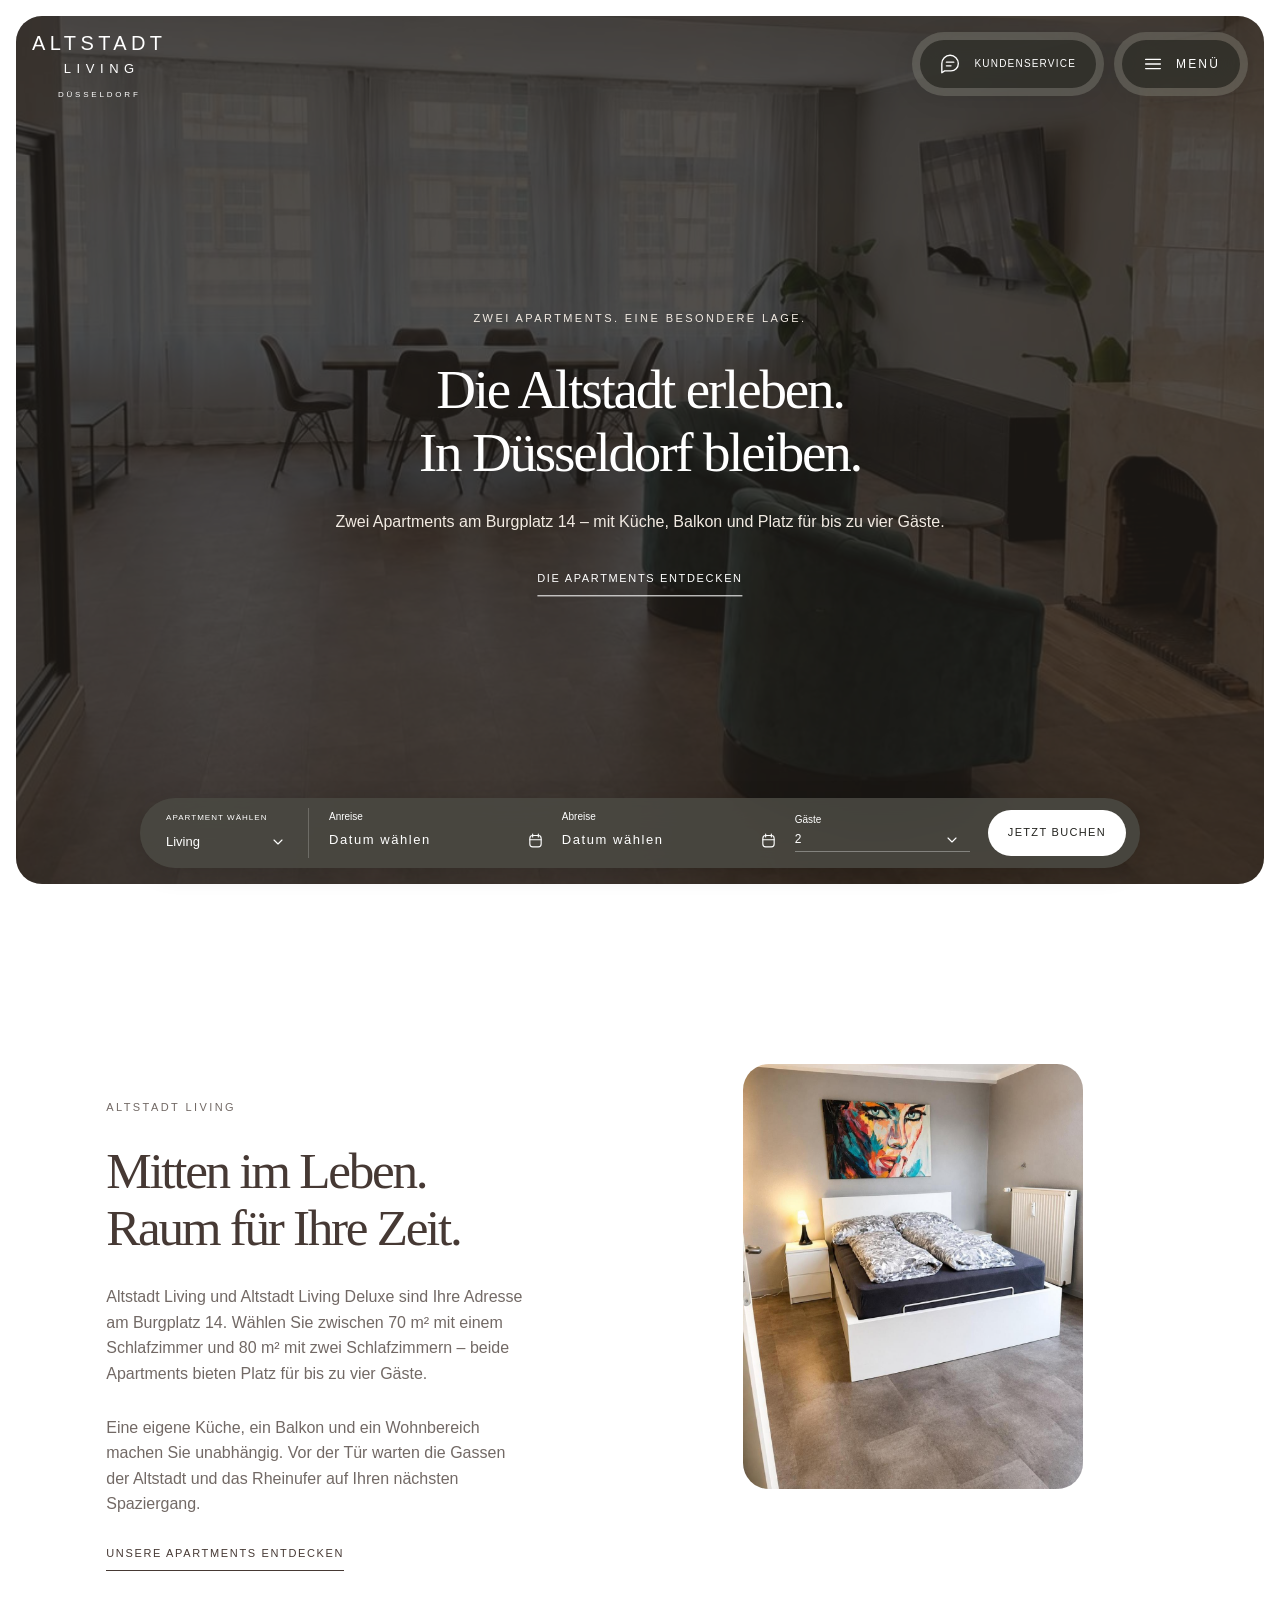
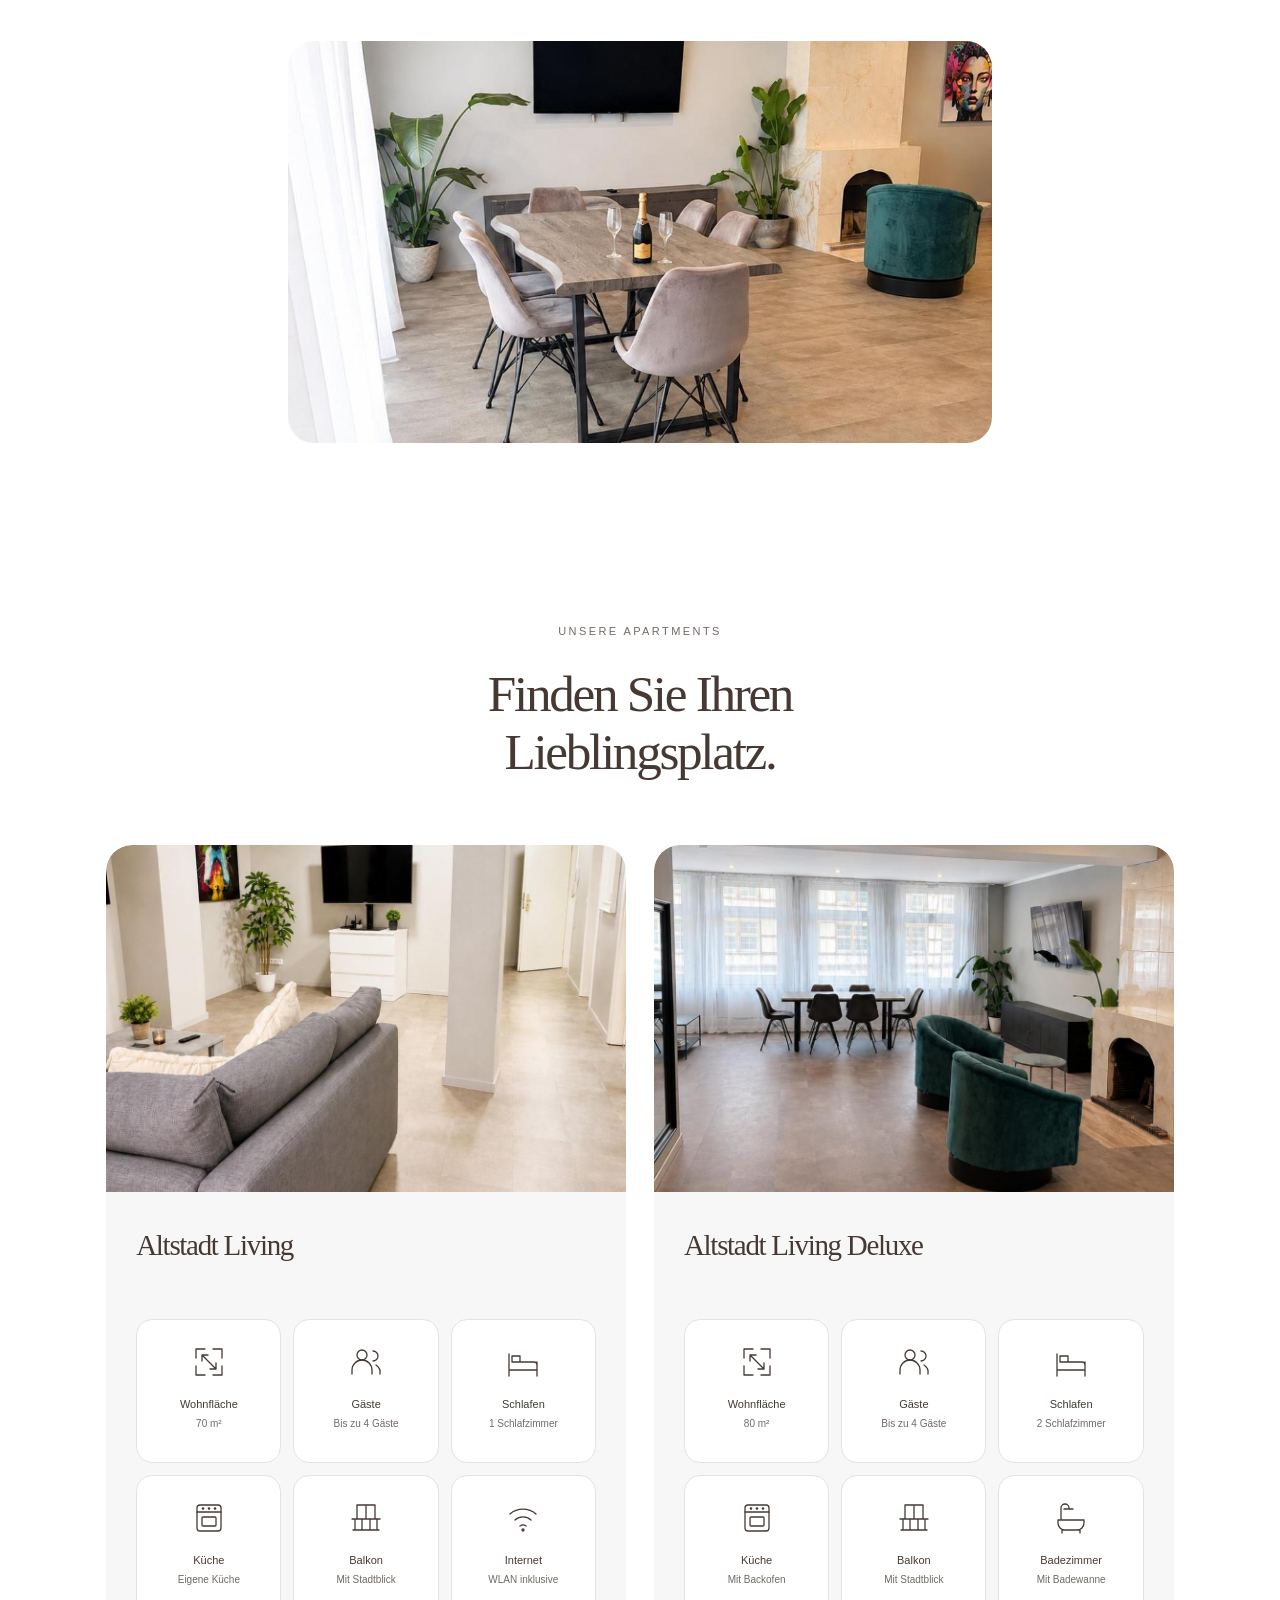
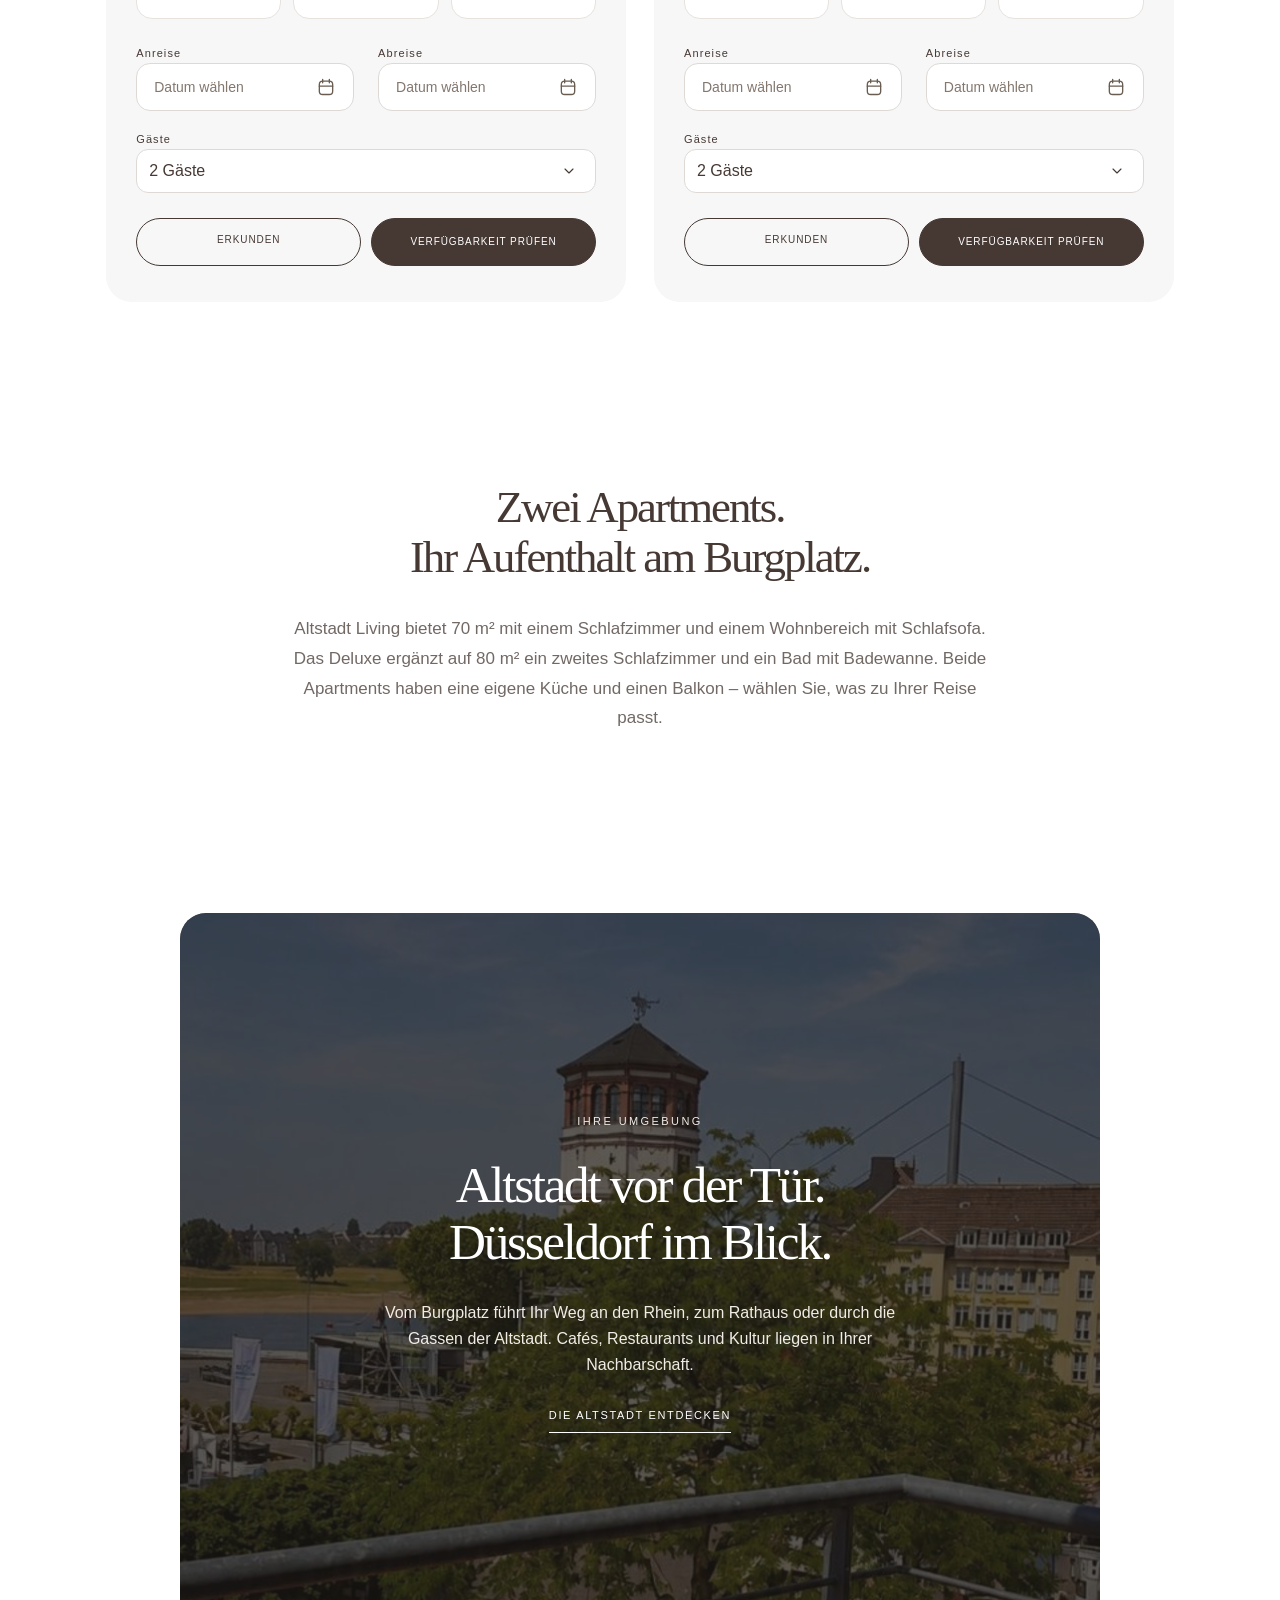
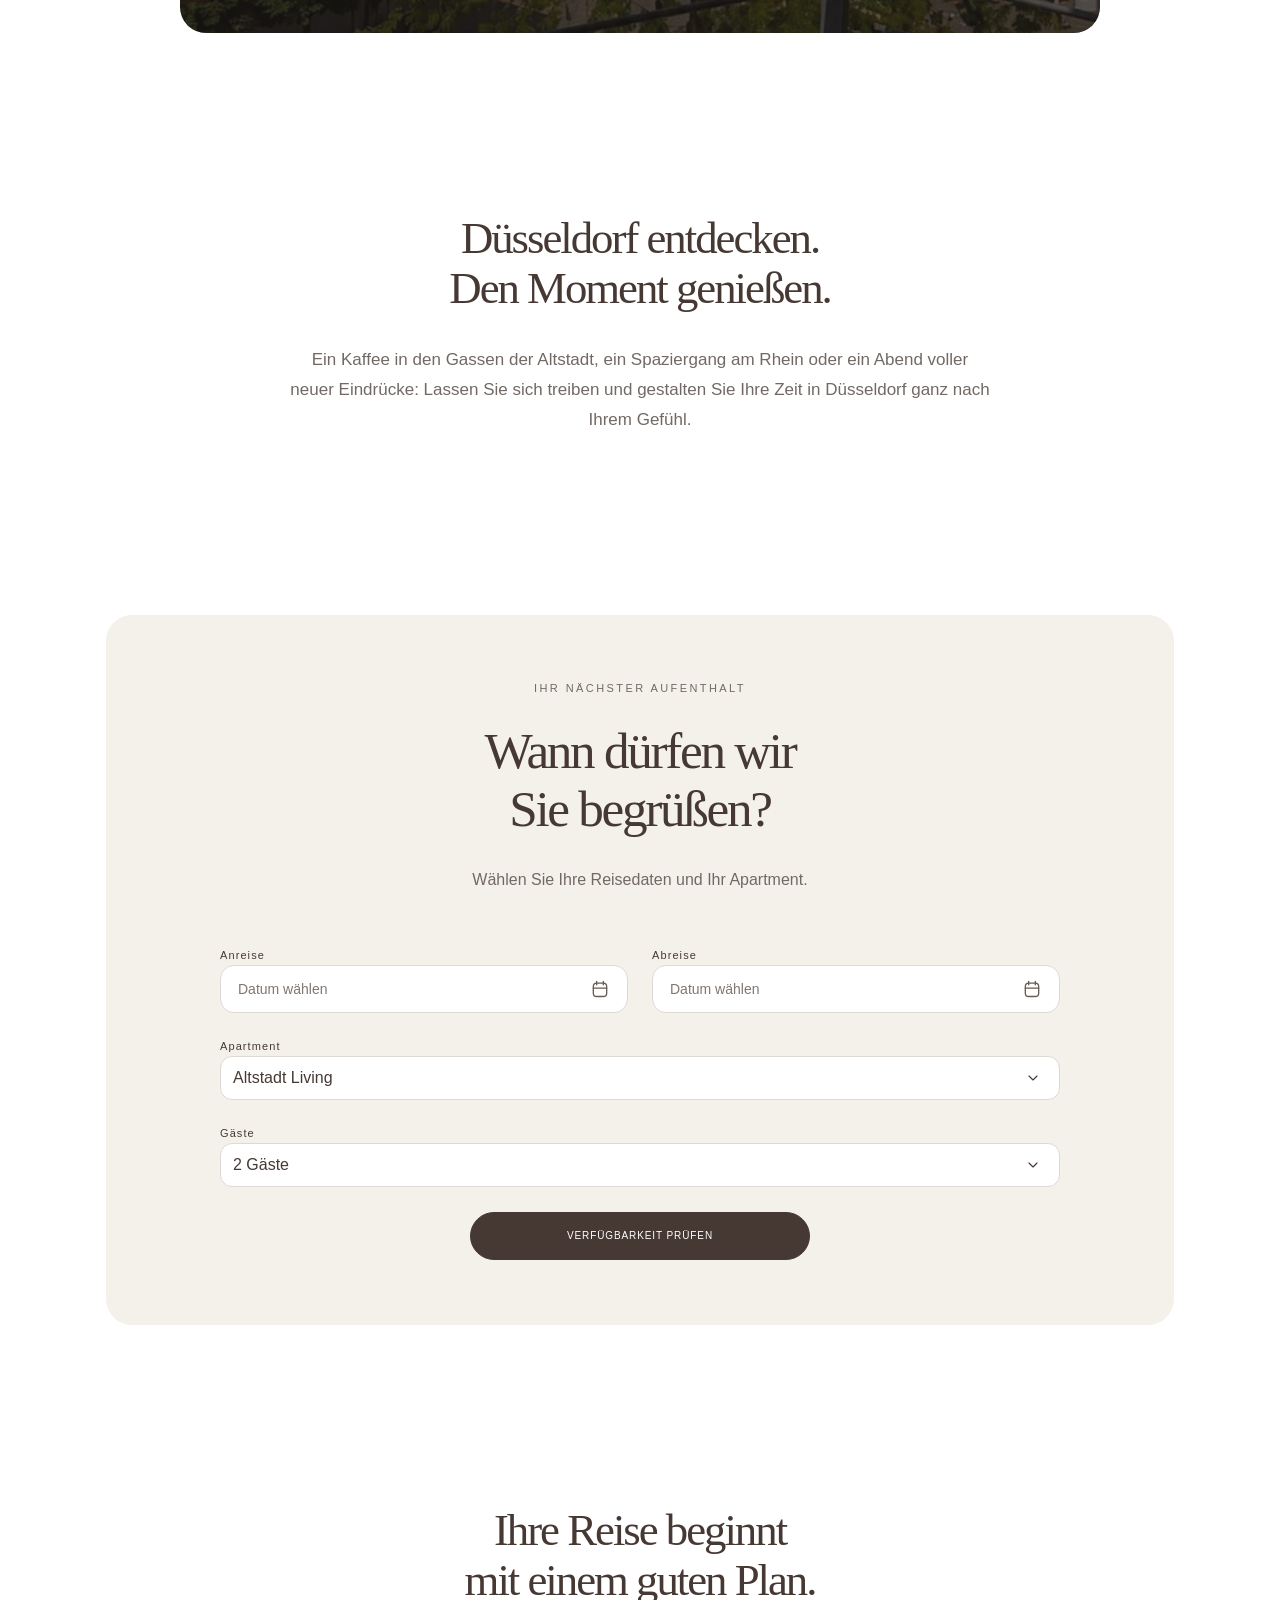
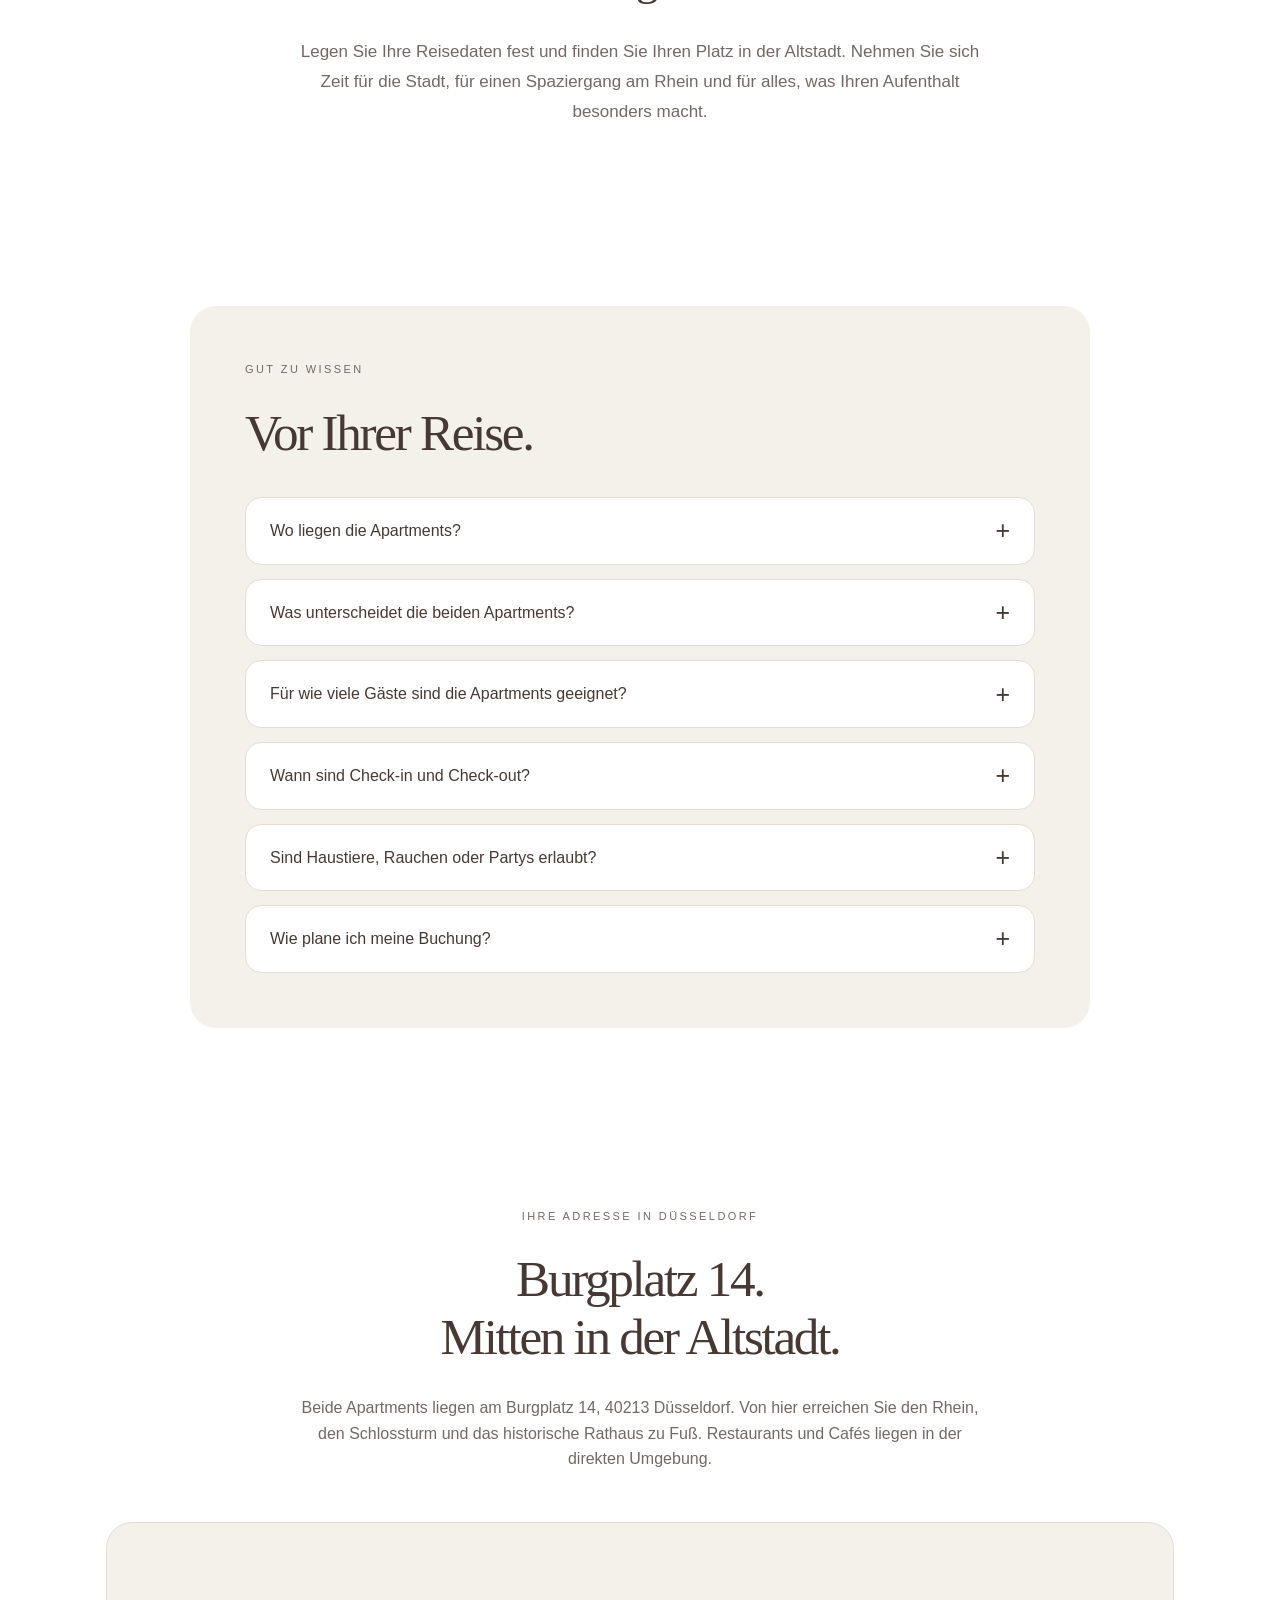
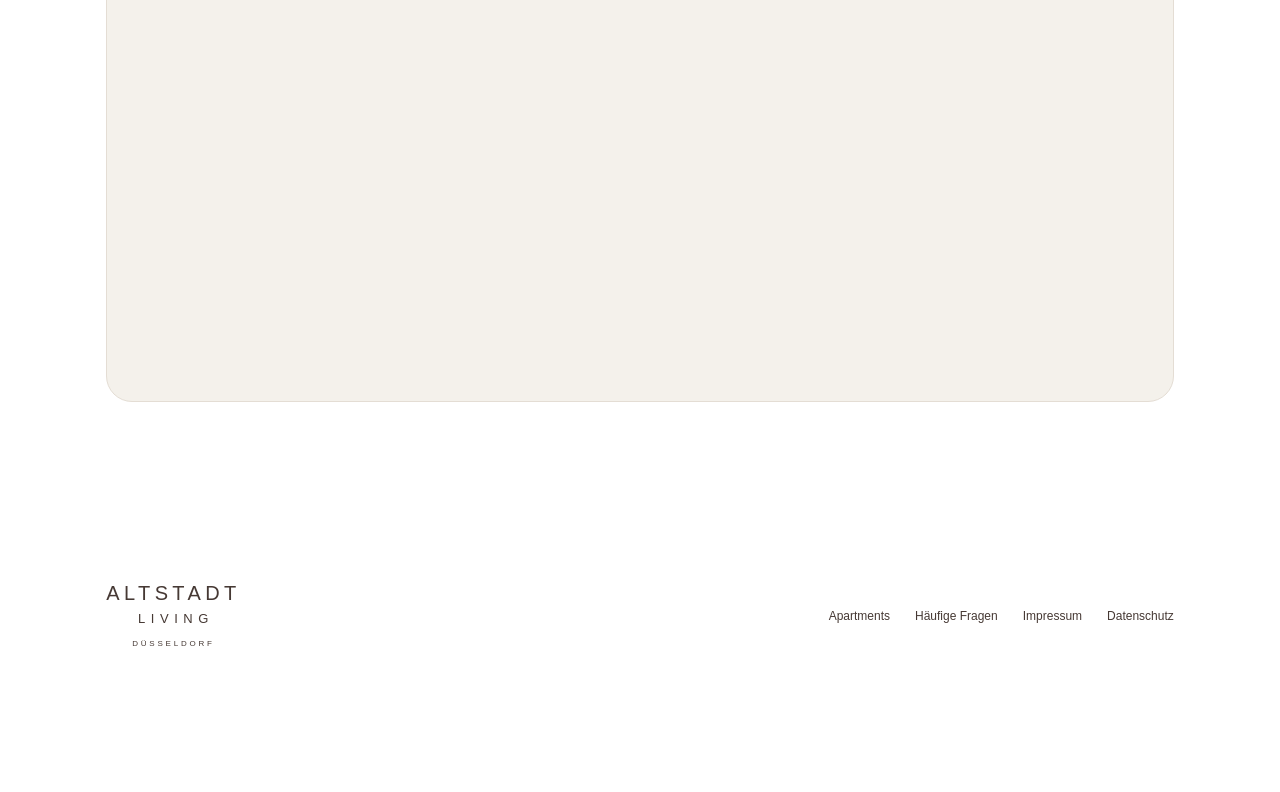
==== commit a6921720: "Add customer service FAQ drawer and modern date range picker" ====
--- a/public/index.html
+++ b/public/index.html
@@ -1,12 +1,12 @@
 <!doctype html>
-<html lang="de"><head><meta charset="utf-8"><meta name="viewport" content="width=device-width,initial-scale=1"><meta name="description" content="Altstadt Living und Altstadt Living Deluxe: zwei Apartments mit 70 und 80 m² für jeweils bis zu 4 Gäste am Burgplatz 14 in Düsseldorf. Mit Küche und Balkon."><meta name="theme-color" content="#463934"><title>Altstadt Living · Düsseldorf</title><link rel="stylesheet" href="style.css"><script src="config.js" defer></script><script src="apartments.js" defer></script><script src="app.js" defer></script></head><body>
-<a class="skip" href="#main">Zum Inhalt</a><header><a class="brand" href="index.html" aria-label="Altstadt Living – Startseite"><span class="brand-wordmark">ALTSTADT<span>LIVING</span></span><small>DÜSSELDORF</small></a><button class="header-menu" id="menu-open" aria-haspopup="dialog" aria-controls="menu"><svg class="menu-icon" viewbox="0 0 24 24" fill="none" aria-hidden="true"><path d="M4 7h16M4 12h16M4 17h16" stroke="currentColor" stroke-width="1.5" stroke-linecap="round"></path></svg>MENÜ</button></header>
+<html lang="de"><head><meta charset="utf-8"><meta name="viewport" content="width=device-width,initial-scale=1"><meta name="description" content="Altstadt Living und Altstadt Living Deluxe: zwei Apartments mit 70 und 80 m² für jeweils bis zu 4 Gäste am Burgplatz 14 in Düsseldorf. Mit Küche und Balkon."><meta name="theme-color" content="#463934"><title>Altstadt Living · Düsseldorf</title><link rel="stylesheet" href="style.css"><script src="config.js" defer></script><script src="apartments.js" defer></script><script src="app.js" defer></script><link rel="stylesheet" href="customer-service.css"><link rel="stylesheet" href="date-picker.css"><script src="service-knowledge.js" defer></script><script src="customer-service.js" defer></script><script src="date-picker.js" defer></script></head><body>
+<a class="skip" href="#main">Zum Inhalt</a><header><a class="brand" href="index.html" aria-label="Altstadt Living – Startseite"><span class="brand-wordmark">ALTSTADT<span>LIVING</span></span><small>DÜSSELDORF</small></a><div class="header-actions"><button class="header-menu service-trigger" id="service-open" aria-haspopup="dialog" aria-controls="customer-service" aria-expanded="false" aria-label="Kundenservice öffnen"><svg class="menu-icon" viewBox="0 0 24 24" fill="none" stroke="currentColor" stroke-width="1.5" stroke-linecap="round" stroke-linejoin="round" aria-hidden="true"><path d="M20 11.5a8 8 0 0 1-8 8H5l-3 2V11.5a9 9 0 1 1 18 0Z"/><path d="M7 10h8m-8 4h5"/></svg><span class="service-label">KUNDENSERVICE</span></button><button class="header-menu" id="menu-open" aria-haspopup="dialog" aria-controls="menu"><svg class="menu-icon" viewbox="0 0 24 24" fill="none" aria-hidden="true"><path d="M4 7h16M4 12h16M4 17h16" stroke="currentColor" stroke-width="1.5" stroke-linecap="round"></path></svg>MENÜ</button></div></header>
 <main id="main"><section class="hero" id="start"><div class="hero-image"><img src="images/altstadt-living-deluxe/03.jpg" alt="Wohn- und Essbereich – Altstadt Living Deluxe" fetchpriority="high"></div><div class="hero-copy"><p class="eyebrow">Zwei Apartments. Eine besondere Lage.</p><h1>Die Altstadt erleben.<br>In Düsseldorf bleiben.</h1><p>Zwei Apartments am Burgplatz 14 – mit Küche, Balkon und Platz für bis zu vier Gäste.</p><a class="line-link" href="#apartments">Die Apartments entdecken</a></div><span class="hero-number">01 / 02</span></section>
 <section class="location-story wrap"><article class="land-story"><div class="story-copy"><p class="eyebrow">Altstadt Living</p><h2>Mitten im Leben.<br>Raum für Ihre Zeit.</h2><p>Altstadt Living und Altstadt Living Deluxe sind Ihre Adresse am Burgplatz 14. Wählen Sie zwischen 70 m² mit einem Schlafzimmer und 80 m² mit zwei Schlafzimmern – beide Apartments bieten Platz für bis zu vier Gäste.</p><p>Eine eigene Küche, ein Balkon und ein Wohnbereich machen Sie unabhängig. Vor der Tür warten die Gassen der Altstadt und das Rheinufer auf Ihren nächsten Spaziergang.</p><a class="line-link" href="#apartments">Unsere Apartments entdecken</a></div><figure class="story-small"><img src="images/altstadt-living/06.jpg" alt="Doppelbett im Schlafbereich – Altstadt Living" loading="lazy"></figure><figure class="story-landscape"><img src="images/altstadt-living-deluxe/04.jpg" alt="Essplatz und Wohnbereich – Altstadt Living Deluxe" loading="lazy"></figure></article></section><section id="apartments" class="apartments wrap"><div class="section-intro centered"><p class="eyebrow">Unsere Apartments</p><h2>Finden Sie Ihren<br>Lieblingsplatz.</h2></div><div class="cards"><article class="room-list-card"><a class="room-list-image" href="apartment-1.html"><img src="images/altstadt-living/04.jpg" alt="Wohnbereich mit Sofa und Flachbild-TV – Altstadt Living" loading="lazy"></a><div class="room-list-copy"><h3>Altstadt Living</h3><ul class="room-facts icon-facts"><li><div class="fact-icon-box"><svg viewbox="0 0 36 36" fill="none" stroke="currentColor" stroke-width="1.3" stroke-linecap="round" stroke-linejoin="round" aria-hidden="true"><path d="M5 14V5h9m8 0h9v9m0 8v9h-9m-8 0H5v-9M11 11l14 14M11 17v-6h6m2 14h6v-6"></path></svg></div><span><strong>Wohnfläche</strong><small>70 m²</small></span></li><li><div class="fact-icon-box"><svg viewbox="0 0 36 36" fill="none" stroke="currentColor" stroke-width="1.3" stroke-linecap="round" stroke-linejoin="round" aria-hidden="true"><circle cx="14" cy="11" r="5"></circle><path d="M4 30v-4a10 10 0 0 1 20 0v4M25 7a5 5 0 0 1 0 10m3 4a9 9 0 0 1 4 9"></path></svg></div><span><strong>Gäste</strong><small>Bis zu 4 Gäste</small></span></li><li><div class="fact-icon-box"><svg viewbox="0 0 36 36" fill="none" stroke="currentColor" stroke-width="1.3" stroke-linecap="round" stroke-linejoin="round" aria-hidden="true"><path d="M4 10v22m28-14v14M4 26h28M7 18h22a3 3 0 0 1 3 3v5M7 12h8v6H7Z"></path></svg></div><span><strong>Schlafen</strong><small>1 Schlafzimmer</small></span></li><li><div class="fact-icon-box"><svg viewbox="0 0 36 36" fill="none" stroke="currentColor" stroke-width="1.3" stroke-linecap="round" stroke-linejoin="round" aria-hidden="true"><rect x="6" y="5" width="24" height="26" rx="3"></rect><path d="M6 12h24"></path><rect x="11" y="17" width="14" height="9" rx="1"></rect><circle cx="12" cy="8.5" r=".7"></circle><circle cx="18" cy="8.5" r=".7"></circle><circle cx="24" cy="8.5" r=".7"></circle></svg></div><span><strong>Küche</strong><small>Eigene Küche</small></span></li><li><div class="fact-icon-box"><svg viewbox="0 0 36 36" fill="none" stroke="currentColor" stroke-width="1.3" stroke-linecap="round" stroke-linejoin="round" aria-hidden="true"><path d="M9 18V5h18v13M18 5v13M4 19h28M5 30h26M7 19v11m7-11v11m8-11v11m7-11v11"></path></svg></div><span><strong>Balkon</strong><small>Mit Stadtblick</small></span></li><li><div class="fact-icon-box"><svg viewbox="0 0 36 36" fill="none" stroke="currentColor" stroke-width="1.3" stroke-linecap="round" stroke-linejoin="round" aria-hidden="true"><path d="M5 14a20 20 0 0 1 26 0M10 20a12 12 0 0 1 16 0M15 26a5 5 0 0 1 6 0"></path><circle cx="18" cy="30" r="1"></circle></svg></div><span><strong>Internet</strong><small>WLAN inklusive</small></span></li></ul><form class="stay-form" data-apartment="apartment1"><div class="date-fields"><label for="1-arrival">Anreise<input id="1-arrival" name="arrival" type="date" required></label><label for="1-departure">Abreise<input id="1-departure" name="departure" type="date" required></label></div><label class="guest-field" for="guests-1">Gäste<select id="guests-1" name="guests" required><option value="1">1 Gast</option><option value="2" selected>2 Gäste</option><option value="3">3 Gäste</option><option value="4">4 Gäste</option></select></label><div class="room-actions"><a class="outline" href="apartment-1.html">ERKUNDEN</a><button class="solid" type="submit">VERFÜGBARKEIT PRÜFEN</button></div><p class="form-status" role="status"></p></form></div></article><article class="room-list-card"><a class="room-list-image" href="apartment-2.html"><img src="images/altstadt-living-deluxe/03.jpg" alt="Wohn- und Essbereich – Altstadt Living Deluxe" loading="lazy"></a><div class="room-list-copy"><h3>Altstadt Living Deluxe</h3><ul class="room-facts icon-facts"><li><div class="fact-icon-box"><svg viewbox="0 0 36 36" fill="none" stroke="currentColor" stroke-width="1.3" stroke-linecap="round" stroke-linejoin="round" aria-hidden="true"><path d="M5 14V5h9m8 0h9v9m0 8v9h-9m-8 0H5v-9M11 11l14 14M11 17v-6h6m2 14h6v-6"></path></svg></div><span><strong>Wohnfläche</strong><small>80 m²</small></span></li><li><div class="fact-icon-box"><svg viewbox="0 0 36 36" fill="none" stroke="currentColor" stroke-width="1.3" stroke-linecap="round" stroke-linejoin="round" aria-hidden="true"><circle cx="14" cy="11" r="5"></circle><path d="M4 30v-4a10 10 0 0 1 20 0v4M25 7a5 5 0 0 1 0 10m3 4a9 9 0 0 1 4 9"></path></svg></div><span><strong>Gäste</strong><small>Bis zu 4 Gäste</small></span></li><li><div class="fact-icon-box"><svg viewbox="0 0 36 36" fill="none" stroke="currentColor" stroke-width="1.3" stroke-linecap="round" stroke-linejoin="round" aria-hidden="true"><path d="M4 10v22m28-14v14M4 26h28M7 18h22a3 3 0 0 1 3 3v5M7 12h8v6H7Z"></path></svg></div><span><strong>Schlafen</strong><small>2 Schlafzimmer</small></span></li><li><div class="fact-icon-box"><svg viewbox="0 0 36 36" fill="none" stroke="currentColor" stroke-width="1.3" stroke-linecap="round" stroke-linejoin="round" aria-hidden="true"><rect x="6" y="5" width="24" height="26" rx="3"></rect><path d="M6 12h24"></path><rect x="11" y="17" width="14" height="9" rx="1"></rect><circle cx="12" cy="8.5" r=".7"></circle><circle cx="18" cy="8.5" r=".7"></circle><circle cx="24" cy="8.5" r=".7"></circle></svg></div><span><strong>Küche</strong><small>Mit Backofen</small></span></li><li><div class="fact-icon-box"><svg viewbox="0 0 36 36" fill="none" stroke="currentColor" stroke-width="1.3" stroke-linecap="round" stroke-linejoin="round" aria-hidden="true"><path d="M9 18V5h18v13M18 5v13M4 19h28M5 30h26M7 19v11m7-11v11m8-11v11m7-11v11"></path></svg></div><span><strong>Balkon</strong><small>Mit Stadtblick</small></span></li><li><div class="fact-icon-box"><svg viewbox="0 0 36 36" fill="none" stroke="currentColor" stroke-width="1.3" stroke-linecap="round" stroke-linejoin="round" aria-hidden="true"><path d="M5 20h26v3a7 7 0 0 1-7 7H12a7 7 0 0 1-7-7v-3ZM8 20V8a4 4 0 0 1 8 0M11 9h9M9 30v3m18-3v3"></path></svg></div><span><strong>Badezimmer</strong><small>Mit Badewanne</small></span></li></ul><form class="stay-form" data-apartment="apartment2"><div class="date-fields"><label for="2-arrival">Anreise<input id="2-arrival" name="arrival" type="date" required></label><label for="2-departure">Abreise<input id="2-departure" name="departure" type="date" required></label></div><label class="guest-field" for="guests-2">Gäste<select id="guests-2" name="guests" required><option value="1">1 Gast</option><option value="2" selected>2 Gäste</option><option value="3">3 Gäste</option><option value="4">4 Gäste</option></select></label><div class="room-actions"><a class="outline" href="apartment-2.html">ERKUNDEN</a><button class="solid" type="submit">VERFÜGBARKEIT PRÜFEN</button></div><p class="form-status" role="status"></p></form></div></article></div></section><section class="text-story wrap "><h2>Zwei Apartments.<br>Ihr Aufenthalt am Burgplatz.</h2><p>Altstadt Living bietet 70 m² mit einem Schlafzimmer und einem Wohnbereich mit Schlafsofa. Das Deluxe ergänzt auf 80 m² ein zweites Schlafzimmer und ein Bad mit Badewanne. Beide Apartments haben eine eigene Küche und einen Balkon – wählen Sie, was zu Ihrer Reise passt.</p></section><section class="city image-banner"><figure class="city-photo"><img src="images/altstadt-living/02.jpg" alt="Blick vom Balkon auf die Düsseldorfer Altstadt – Altstadt Living" loading="lazy"></figure><div class="city-copy"><p class="eyebrow">Ihre Umgebung</p><h2>Altstadt vor der Tür.<br>Düsseldorf im Blick.</h2><p>Vom Burgplatz führt Ihr Weg an den Rhein, zum Rathaus oder durch die Gassen der Altstadt. Cafés, Restaurants und Kultur liegen in Ihrer Nachbarschaft.</p><a class="line-link" href="https://www.google.com/maps/search/?api=1&amp;query=Burgplatz+14%2C+40213+D%C3%BCsseldorf%2C+Deutschland" target="_blank" rel="noopener noreferrer">Die Altstadt entdecken</a></div></section><section class="text-story wrap surroundings-story"><h2>Düsseldorf entdecken.<br>Den Moment genießen.</h2><p>Ein Kaffee in den Gassen der Altstadt, ein Spaziergang am Rhein oder ein Abend voller neuer Eindrücke: Lassen Sie sich treiben und gestalten Sie Ihre Zeit in Düsseldorf ganz nach Ihrem Gefühl.</p></section><section id="buchen" class="booking wrap"><p class="eyebrow">Ihr nächster Aufenthalt</p><h2>Wann dürfen wir<br>Sie begrüßen?</h2><p class="lead">Wählen Sie Ihre Reisedaten und Ihr Apartment.</p><form class="stay-form" data-apartment=""><div class="date-fields"><label for="arrival">Anreise<input id="arrival" name="arrival" type="date" required></label><label for="departure">Abreise<input id="departure" name="departure" type="date" required></label></div><label for="apartment">Apartment<select name="apartment" id="apartment"><option value="apartment1">Altstadt Living</option><option value="apartment2">Altstadt Living Deluxe</option></select></label><label class="guest-field" for="guests-3">Gäste<select id="guests-3" name="guests" required><option value="1">1 Gast</option><option value="2" selected>2 Gäste</option><option value="3">3 Gäste</option><option value="4">4 Gäste</option></select></label><div class="room-actions"><button class="solid" type="submit">VERFÜGBARKEIT PRÜFEN</button></div><p class="form-status" role="status"></p></form></section>
 <section class="text-story wrap "><h2>Ihre Reise beginnt<br>mit einem guten Plan.</h2><p>Legen Sie Ihre Reisedaten fest und finden Sie Ihren Platz in der Altstadt. Nehmen Sie sich Zeit für die Stadt, für einen Spaziergang am Rhein und für alles, was Ihren Aufenthalt besonders macht.</p></section><section class="faq wrap" id="fragen"><p class="eyebrow">Gut zu wissen</p><h2>Vor Ihrer Reise.</h2><details><summary>Wo liegen die Apartments?</summary><p>Altstadt Living und Altstadt Living Deluxe liegen am Burgplatz 14, 40213 Düsseldorf. Der Burgplatz, die Rheinpromenade und das historische Rathaus prägen die direkte Umgebung.</p></details><details><summary>Was unterscheidet die beiden Apartments?</summary><p>Altstadt Living bietet 70 m², ein Schlafzimmer, einen Wohnbereich mit Schlafsofa, ein Duschbad und kostenfreies WLAN. Altstadt Living Deluxe bietet 80 m², zwei Schlafzimmer, eine Küche mit Backofen und ein Bad mit Badewanne. Beide haben einen Balkon und eine Waschmaschine.</p></details><details><summary>Für wie viele Gäste sind die Apartments geeignet?</summary><p>Jedes Apartment ist für bis zu vier Gäste vorgesehen. Kinder sind im Deluxe willkommen; bei Altstadt Living sind laut aktuellem Inserat keine Aufenthalte mit Kindern vorgesehen. Baby- und Zustellbetten werden nicht angeboten.</p></details><details><summary>Wann sind Check-in und Check-out?</summary><p>Altstadt Living: Check-in von 15:00 bis 22:00 Uhr. Altstadt Living Deluxe: Check-in von 15:00 bis 18:00 Uhr. Der Check-out ist bei beiden Apartments von 08:00 bis 12:00 Uhr möglich. Bitte teilen Sie Ihre geplante Ankunftszeit vorab mit.</p></details><details><summary>Sind Haustiere, Rauchen oder Partys erlaubt?</summary><p>Beide Apartments sind Nichtraucherunterkünfte. Haustiere und Partys oder Veranstaltungen sind nicht gestattet.</p></details><details><summary>Wie plane ich meine Buchung?</summary><p>Wählen Sie Ihr Apartment, die Reisedaten und die Gästezahl. Die Buchungsübersicht fasst Ihre Auswahl zusammen. Preise sowie Zahlungs- und Stornierungsbedingungen müssen vor dem verbindlichen Abschluss im Buchungsformular bestätigt werden.</p></details></section>
 <section class="location-map wrap home-map"><div class="map-intro"><p class="eyebrow">Ihre Adresse in Düsseldorf</p><h2>Burgplatz 14.<br>Mitten in der Altstadt.</h2><p>Beide Apartments liegen am Burgplatz 14, 40213 Düsseldorf. Von hier erreichen Sie den Rhein, den Schlossturm und das historische Rathaus zu Fuß. Restaurants und Cafés liegen in der direkten Umgebung.</p></div><div class="map-frame"><iframe title="Google Maps: Burgplatz 14, 40213 Düsseldorf" src="https://www.google.com/maps?q=Burgplatz+14%2C+40213+D%C3%BCsseldorf%2C+Deutschland&amp;z=17&amp;output=embed" width="100%" height="480" style="border:0" loading="lazy" referrerpolicy="no-referrer-when-downgrade" allowfullscreen></iframe></div></section></main>
-<footer class="wrap"><a class="brand" href="index.html" aria-label="Altstadt Living – Startseite"><span class="brand-wordmark">ALTSTADT<span>LIVING</span></span><small>DÜSSELDORF</small></a><nav><a href="#apartments">Apartments</a><a href="#fragen">Häufige Fragen</a><button data-legal="impressum">Impressum</button><button data-legal="datenschutz">Datenschutz</button></nav></footer>
+<footer class="wrap"><a class="brand" href="index.html" aria-label="Altstadt Living – Startseite"><span class="brand-wordmark">ALTSTADT<span>LIVING</span></span><small>DÜSSELDORF</small></a><nav><a href="#apartments">Apartments</a><a href="#fragen">Häufige Fragen</a><a href="impressum.html">Impressum</a><a href="datenschutz.html">Datenschutz</a></nav></footer>
 <nav class="dock floating-dock room-booking-dock" aria-label="Buchung und Menü"><label class="dock-apartment-choice" for="quick-apartment"><span>APARTMENT WÄHLEN</span><select id="quick-apartment" aria-label="Apartment auswählen"><option value="apartment-1.html" selected>Living</option><option value="apartment-2.html">Living Deluxe</option></select></label><form class="stay-form dock-booking" data-apartment="apartment1"><div class="date-fields"><label for="dock-arrival">Anreise<input id="dock-arrival" name="arrival" type="date" required></label><label for="dock-departure">Abreise<input id="dock-departure" name="departure" type="date" required></label></div><label class="guest-field dock-guest-field" for="dock-guests">Gäste<select id="dock-guests" name="guests"><option value="1">1</option><option value="2" selected>2</option><option value="3">3</option><option value="4">4</option></select></label><button class="dock-submit dock-desktop" type="submit"><span>JETZT BUCHEN</span></button><a class="dock-submit dock-mobile" href="apartment-1.html#buchen">JETZT BUCHEN</a><p class="form-status" role="status"></p></form></nav>
 <dialog id="menu" class="menu-dialog" aria-label="Seitennavigation"><button class="close" aria-label="Menü schließen">×</button><p class="eyebrow">Altstadt Living</p><div class="menu-content"><nav aria-label="Hauptnavigation"><a href="#start">Willkommen</a><a href="index.html#apartments">Die Apartments</a></nav><div class="menu-apartments"><a class="menu-apartment" href="apartment-1.html"><img src="images/altstadt-living/04.jpg" alt="Wohnbereich mit Sofa und Flachbild-TV – Altstadt Living" loading="lazy"><span>Altstadt Living <span aria-hidden="true">↗</span></span></a><a class="menu-apartment" href="apartment-2.html"><img src="images/altstadt-living-deluxe/03.jpg" alt="Wohn- und Essbereich – Altstadt Living Deluxe" loading="lazy"><span>Altstadt Living Deluxe <span aria-hidden="true">↗</span></span></a></div><nav aria-label="Aufenthalt und Informationen"><a href="#buchen">Aufenthalt planen</a><a href="#fragen">Gut zu wissen</a></nav><div class="menu-contacts"><p class="eyebrow">Kontakt</p><a class="menu-contact" data-contact="phone" aria-disabled="true"><svg viewbox="0 0 24 24" fill="none" stroke="currentColor" stroke-width="1.5" stroke-linecap="round" stroke-linejoin="round" aria-hidden="true"><path d="M21 16.9v3a2 2 0 0 1-2.2 2A19.8 19.8 0 0 1 2.1 5.2 2 2 0 0 1 4.1 3h3a2 2 0 0 1 2 1.7c.1 1 .4 1.9.7 2.8a2 2 0 0 1-.5 2.1L8 10.9a16 16 0 0 0 5.1 5.1l1.3-1.3a2 2 0 0 1 2.1-.5c.9.3 1.8.6 2.8.7a2 2 0 0 1 1.7 2Z"></path></svg><span><strong>Telefon</strong><small data-contact-value>Telefonnummer folgt</small></span></a><a class="menu-contact" data-contact="email" aria-disabled="true"><svg viewbox="0 0 24 24" fill="none" stroke="currentColor" stroke-width="1.5" stroke-linecap="round" stroke-linejoin="round" aria-hidden="true"><rect x="3" y="5" width="18" height="14" rx="3"></rect><path d="m3 7 9 6 9-6"></path></svg><span><strong>E-Mail</strong><small data-contact-value>E-Mail-Adresse folgt</small></span></a></div></div></dialog>
 
-<dialog id="legal"><button class="close" aria-label="Fenster schließen">×</button><h2 id="legal-title"></h2><p id="legal-copy"></p></dialog></body></html>+</body></html>
--- a/public/customer-service.css
+++ b/public/customer-service.css
@@ -0,0 +1,37 @@
+.header-actions{display:flex;gap:10px;align-items:center;margin-left:auto}
+.apartment-page header .header-actions{position:absolute;top:32px;right:32px}
+.apartment-page header .header-actions .header-menu{position:static}
+.header-actions .service-trigger{font-size:10px;letter-spacing:.12em}
+.service-dialog{position:fixed;inset:24px 24px 24px auto;margin:0;width:460px;max-width:calc(100vw - 48px);max-height:calc(100dvh - 48px);height:790px;padding:26px;border:1px solid #ffffff70;border-radius:30px;background:rgba(247,244,239,.96);backdrop-filter:blur(28px);-webkit-backdrop-filter:blur(28px);color:var(--ink);box-shadow:none;overflow:hidden}
+.service-dialog[open]{display:flex;flex-direction:column;gap:16px;animation:drawer-in .25s ease-out}
+.service-dialog::backdrop{background:#100e12a8;backdrop-filter:blur(10px);-webkit-backdrop-filter:blur(10px)}
+.service-heading{display:flex;align-items:center;gap:14px;flex:none}
+.service-symbol{background:#e8e0d5;border-radius:18px;width:48px;height:48px;display:grid;place-items:center;flex:none}
+.service-heading .eyebrow{font-size:8px;margin:0 0 5px;letter-spacing:.2em}
+.service-heading h2{font-size:29px;line-height:1.1}
+.service-dialog .service-subtitle{font-size:10px;margin:5px 0 0}
+.service-close{align-self:flex-start;margin-left:auto;width:34px;height:34px;border:0;border-radius:50%;background:#e9e3db;font-size:26px;line-height:1}
+.service-property{padding:12px 15px;border:1px solid #dfd7ce;border-radius:16px;background:#ffffff80}
+.service-property label{display:block;font-size:9px;color:var(--muted)}
+.service-property select{border:0;min-height:30px;padding:2px 0;font-size:13px}
+.service-conversation{min-height:120px;flex:1;overflow:auto;overscroll-behavior:contain;display:flex;flex-direction:column;gap:13px;padding:4px 6px 8px 0;scrollbar-width:thin}
+.service-message{max-width:94%;padding:14px 16px;border:1px solid #e8e1d8;border-radius:18px 18px 18px 5px;background:#fff;flex:none}
+.service-message.guest{align-self:flex-end;background:#51473e;border-color:#51473e;border-radius:18px 18px 5px 18px}
+.service-message-label{font-size:9px;letter-spacing:.07em;color:#837366;display:block;margin-bottom:6px}
+.service-dialog .service-message p{font-size:13px;line-height:1.65;color:#554b42;margin:0;white-space:pre-wrap;overflow-wrap:anywhere}
+.service-message.guest .service-message-label,.service-dialog .service-message.guest p{color:#fff}
+.service-topics{display:flex;gap:7px;overflow:auto;flex:none;padding:3px 2px 8px;scrollbar-width:thin}
+.service-topics button{border:1px solid #d9cec0;border-radius:99px;white-space:nowrap;padding:9px 13px;font-size:11px;background:transparent;min-height:38px}
+.service-topics button:hover{background:#e8e0d5}
+.service-links{display:flex;flex-direction:column;gap:7px;text-align:center;flex:none}
+.service-book{background:#51473e;color:white;padding:12px;border-radius:14px;font-size:12px}
+.service-details{font-size:11px;text-decoration:underline;text-underline-offset:3px}
+.service-form{display:flex;align-items:center;gap:8px;padding:7px 8px 7px 14px;border:1px solid #dbd1c5;border-radius:20px;background:white;flex:none}
+.service-form input{font-size:14px;min-height:36px;padding:0;border:0;width:100%;min-width:0}
+.service-form button{border:0;border-radius:50%;width:36px;height:36px;flex:none;color:white;background:#51473e;font-size:24px}
+.service-dialog .service-disclosure{font-size:9px;line-height:1.5;margin:0;text-align:center}
+.service-reset{background:none;border:0;font-size:10px;text-decoration:underline;align-self:center;padding:0;flex:none}
+.service-sr-only{position:absolute;width:1px;height:1px;overflow:hidden;clip-path:inset(50%);white-space:nowrap}
+@media(max-width:760px){.header-actions{gap:6px}.header-actions .header-menu{padding:11px 12px;gap:7px;font-size:9px}.header-actions .service-trigger{width:48px;padding:8px}.service-trigger .service-label{position:absolute;width:1px;height:1px;overflow:hidden;clip-path:inset(50%)}.service-dialog{inset:12px 12px auto;width:calc(100vw - 24px);max-width:none;height:calc(100dvh - 24px);max-height:calc(100dvh - 24px);padding:20px;border-radius:24px}.service-dialog[open]{gap:12px}}
+@media(max-width:370px){.header-actions .header-menu{border-width:4px;padding:9px}.header-actions .service-trigger{width:42px}.header-actions .menu-icon{width:17px;height:17px;flex-basis:17px}.service-heading h2{font-size:25px}}
+@media(prefers-reduced-motion:reduce){.service-dialog[open]{animation:none}}
--- a/public/date-picker.css
+++ b/public/date-picker.css
@@ -0,0 +1,42 @@
+/* Consistent inset chevrons instead of OS-dependent select arrows. */
+select{appearance:none;-webkit-appearance:none;background-image:url("data:image/svg+xml,%3Csvg xmlns='http://www.w3.org/2000/svg' width='16' height='16' viewBox='0 0 24 24' fill='none' stroke='%23463934' stroke-width='1.7' stroke-linecap='round' stroke-linejoin='round'%3E%3Cpath d='m6 9 6 6 6-6'/%3E%3C/svg%3E")!important;background-repeat:no-repeat!important;background-position:right 18px center!important;background-size:16px!important;padding-right:48px!important}
+.floating-dock select{background-image:url("data:image/svg+xml,%3Csvg xmlns='http://www.w3.org/2000/svg' width='16' height='16' viewBox='0 0 24 24' fill='none' stroke='white' stroke-width='1.7' stroke-linecap='round' stroke-linejoin='round'%3E%3Cpath d='m6 9 6 6 6-6'/%3E%3C/svg%3E")!important;background-position:right 10px center!important;padding-right:32px!important}
+.date-native{position:absolute!important;width:1px!important;height:1px!important;min-height:0!important;opacity:0;pointer-events:none;clip-path:inset(50%);padding:0!important;border:0!important}
+.date-trigger{width:100%;display:flex;align-items:center;justify-content:space-between;gap:12px;min-height:48px;padding:12px 17px;border:1px solid #ded9d5;border-radius:14px;background:white;font-size:14px;letter-spacing:0;text-align:left;color:#83776e}
+.date-trigger.has-value{color:var(--ink)}
+.date-trigger svg{width:20px;height:20px;flex:none;color:#695c50}
+.dock-booking .date-trigger{min-height:30px;padding:3px 0;border:0;background:none;color:white;font-size:13px}
+.dock-booking .date-trigger svg{width:17px;height:17px;color:inherit}
+.date-dialog{padding:30px;width:740px;max-width:calc(100vw - 32px);max-height:calc(100dvh - 32px);border:1px solid #ffffffa0;border-radius:30px;background:rgba(250,248,245,.98);backdrop-filter:blur(30px);-webkit-backdrop-filter:blur(30px);color:var(--ink);overflow:auto;box-shadow:0 24px 100px #17130d24}
+.date-dialog::backdrop{background:#231c174d;backdrop-filter:blur(9px);-webkit-backdrop-filter:blur(9px)}
+.calendar-heading{display:flex;align-items:flex-start;justify-content:space-between;gap:15px}
+.date-dialog .calendar-heading p{font:9px/1.4 Arial,sans-serif;letter-spacing:.18em;margin:0 0 10px;color:#8c7966}
+.calendar-heading h2{font-size:34px;line-height:1.1}
+.calendar-close{border:0;background:#eae4dd;color:#615247;border-radius:50%;width:34px;height:34px;flex:none;font-size:26px;line-height:1}
+.calendar-selection{display:grid;grid-template-columns:1fr 1fr;gap:5px;background:#eae5df;padding:5px;border-radius:20px;margin-top:25px}
+.calendar-selection button{border:1px solid transparent;border-radius:15px;background:none;text-align:left;padding:13px 18px}
+.calendar-selection .is-active{background:white;border-color:#d8cabb;box-shadow:0 2px 6px #473c3010}
+.calendar-selection span{display:block;font-size:10px;color:#8b7a6c;margin-bottom:4px}
+.calendar-selection strong{font-size:15px;font-weight:500}
+.date-dialog .calendar-hint{margin:14px 0 0;font-size:11px;color:#776e66}
+.calendar-toolbar{display:flex;align-items:center;justify-content:space-between;margin:17px 0 5px}
+.calendar-toolbar span{font-size:11px;color:#8b7a6c}
+.calendar-toolbar button{border:0;border-radius:50%;width:34px;height:34px;background:#eee8e0;font:27px/1 Arial,sans-serif}
+.calendar-toolbar button:disabled{opacity:.3;cursor:default}
+.calendar-months{display:grid;grid-template-columns:1fr 1fr;gap:30px}
+.calendar-month h3{font:600 15px/1.5 Arial,sans-serif;letter-spacing:0;text-align:center;margin:5px 0 18px}
+.calendar-week,.calendar-grid{display:grid;grid-template-columns:repeat(7,minmax(0,1fr));text-align:center;gap:4px 0}
+.calendar-week{font-size:10px;color:#9a8b7e;margin-bottom:9px}
+.calendar-grid button{position:relative;border:0;aspect-ratio:1;min-height:36px;width:100%;border-radius:50%;background:transparent;font-size:13px;color:#52483f;padding:0}
+.calendar-grid button:not(:disabled):hover{background:#e8dfd3}
+.calendar-grid button:disabled{color:#c8c1b9;cursor:default}
+.calendar-grid button.in-range{background:#ebe1d4;border-radius:0;color:#66533e}
+.calendar-grid button.range-start,.calendar-grid button.range-end{background:#51473e!important;color:white!important;border-radius:50%}
+.calendar-grid button[aria-current=date]:after{content:'';position:absolute;bottom:5px;left:calc(50% - 2px);width:4px;height:4px;background:currentColor;border-radius:50%}
+.calendar-grid button:focus-visible{outline:2px solid #897053;outline-offset:1px;z-index:1}
+.calendar-bottom{border-top:1px solid #e5ddd3;margin-top:23px;padding-top:20px;display:flex;align-items:center;justify-content:space-between;gap:20px}
+.calendar-bottom strong,.calendar-bottom small{display:block}.calendar-bottom strong{font-size:14px;font-weight:500}.calendar-bottom small{font-size:10px;color:#918173;margin-top:5px}
+.calendar-apply{padding:13px 24px;border:0;border-radius:99px;background:#51473e;color:white;font-size:12px;min-height:44px}
+.calendar-apply:disabled{opacity:.4;cursor:default}
+@media(max-width:760px){.dock-booking.stay-form{grid-template-columns:58px minmax(0,1fr)}.dock-guest-field select{width:58px;min-width:58px}.dock-apartment-choice select{padding-right:26px!important;background-position:right 4px center!important}.dock-booking .date-trigger{font-size:11px}}
+@media(max-width:640px){.date-dialog{padding:23px 20px;border-radius:26px;width:370px}.calendar-months{grid-template-columns:1fr;gap:0}.calendar-heading h2{font-size:29px}.calendar-grid button{min-height:38px}.calendar-selection{margin-top:20px}.calendar-selection button{padding:11px 13px}.calendar-bottom{gap:12px}.calendar-bottom small{max-width:155px}.calendar-apply{padding:13px 20px}.calendar-hint{min-height:17px}}
